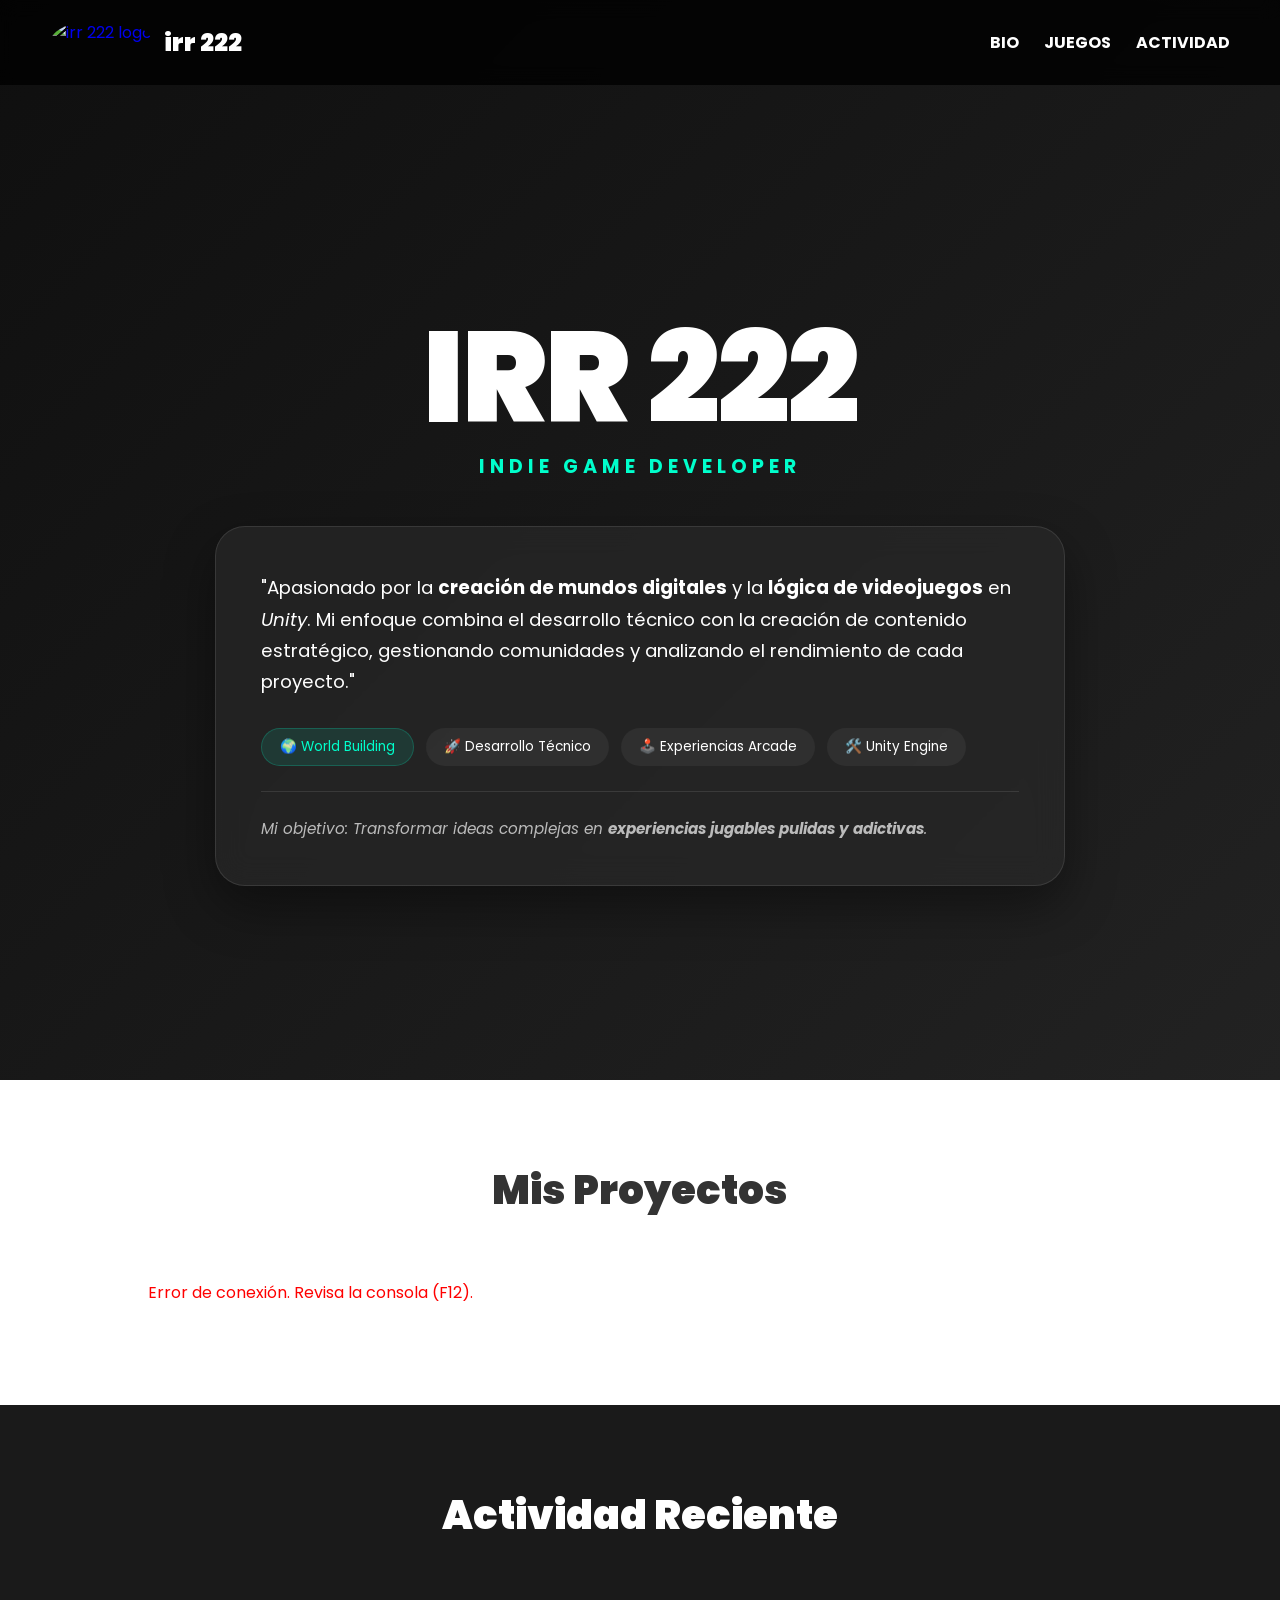
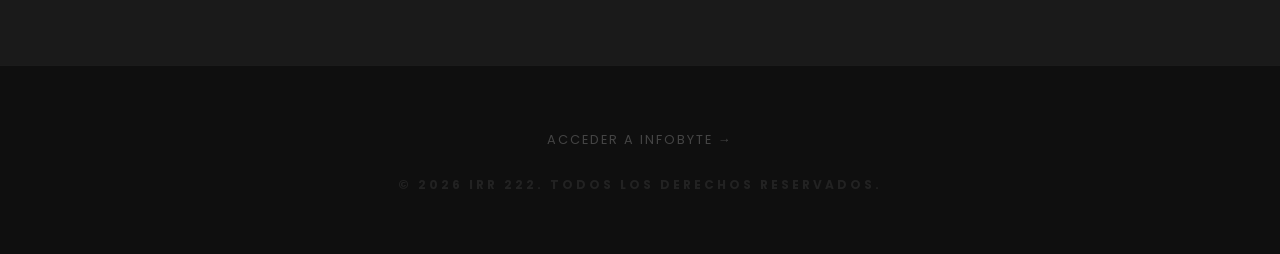
==== index.html @ 60ac1a48 "Add files via upload" ====
<!DOCTYPE html>
<html lang="es">
<head>
    <meta charset="UTF-8">
    <meta name="viewport" content="width=device-width, initial-scale=1.0">
    <title>irr 222 | Portafolio</title>
    
    <link rel="icon" type="image/png" href="./assets/logo.png">
    
    <link rel="stylesheet" href="style.css">
    <link href="https://fonts.googleapis.com/css2?family=Poppins:wght@400;700;900&display=swap" rel="stylesheet">
</head>
<body>

    <nav class="navbar">
        <div class="nav-content">
            <a href="#bio" class="logo-wrapper" style="text-decoration: none; display: flex; align-items: center; gap: 12px;">
                <img src="./assets/logo.gif" alt="irr 222 logo" style="height: 45px; width: auto; border-radius: 50%;">
                <span style="color: #fff; font-size: 1.5rem; font-weight: 900;">irr 222</span>
            </a>

            <div class="nav-links">
                <a href="#bio">BIO</a>
                <a href="#proyectos">JUEGOS</a>
                <a href="#actividad">ACTIVIDAD</a>
            </div>
        </div>
    </nav>

    <section id="bio" class="section-hero" style="min-height: 120vh; background: linear-gradient(135deg, #0f0f0f 0%, #222 100%); padding: 220px 20px 100px; display: flex; align-items: center; justify-content: center;">
        <div class="hero-text" style="width: 100%; max-width: 850px; margin: 0 auto; text-align: center;">
            
            <h1 style="font-size: clamp(4rem, 15vw, 8rem); margin-bottom: 10px; line-height: 1; color: #fff; font-weight: 900; letter-spacing: -2px;">IRR 222</h1>
            
            <p style="font-size: 1.2rem; color: #00ffcc; font-weight: 700; letter-spacing: 5px; text-transform: uppercase; margin-bottom: 45px;">
                Indie Game Developer
            </p>

            <div style="background: rgba(40, 40, 40, 0.7); padding: 45px; border-radius: 30px; backdrop-filter: blur(15px); border: 1px solid rgba(255,255,255,0.1); text-align: left; box-shadow: 0 20px 50px rgba(0,0,0,0.4);">
                
                <p style="font-size: 1.15rem; line-height: 1.7; color: #fff; margin-bottom: 30px;">
                    "Apasionado por la <b>creación de mundos digitales</b> y la <b>lógica de videojuegos</b> en <i>Unity</i>. Mi enfoque combina el desarrollo técnico con la creación de contenido estratégico, gestionando comunidades y analizando el rendimiento de cada proyecto."
                </p>

                <div style="display: flex; flex-wrap: wrap; gap: 12px; margin-bottom: 5px;">
                    <span style="background: rgba(0, 255, 204, 0.1); border: 1px solid rgba(0, 255, 204, 0.2); padding: 8px 18px; border-radius: 50px; font-size: 0.85rem; color: #00ffcc; display: flex; align-items: center; gap: 8px;">🌍 World Building</span>
                    <span style="background: rgba(255,255,255,0.05); padding: 8px 18px; border-radius: 50px; font-size: 0.85rem; color: #fff; display: flex; align-items: center; gap: 8px;">🚀 Desarrollo Técnico</span>
                    <span style="background: rgba(255,255,255,0.05); padding: 8px 18px; border-radius: 50px; font-size: 0.85rem; color: #fff; display: flex; align-items: center; gap: 8px;">🕹️ Experiencias Arcade</span>
                    <span style="background: rgba(255,255,255,0.05); padding: 8px 18px; border-radius: 50px; font-size: 0.85rem; color: #fff; display: flex; align-items: center; gap: 8px;">🛠️ Unity Engine</span>
                </div>

                <p style="font-style: italic; color: #bbb; font-size: 0.95rem; border-top: 1px solid rgba(255,255,255,0.1); padding-top: 25px; margin-top: 25px;">
                    Mi objetivo: Transformar ideas complejas en <b>experiencias jugables pulidas y adictivas</b>.
                </p>
            </div>

    </section>

    <section id="proyectos" class="section-white">
        <h2 class="title">Mis Proyectos</h2>
        <div id="grid-proyectos" class="supercell-grid"></div>
    </section>

    <section id="actividad" class="section-dark">
        <h2 class="title">Actividad Reciente</h2>
        <div id="lista-devblogs" class="devlog-list"></div>
    </section>

    <footer style="background: #0f0f0f; padding: 60px 20px; text-align: center; border-top: 1px solid rgba(255,255,255,0.05);">
        <div style="max-width: 800px; margin: 0 auto;">
            <div style="margin-bottom: 25px;">
                <a href="https://infobyteirr222.netlify.app/" style="color: #444; text-decoration: none; font-size: 0.8rem; letter-spacing: 2px; text-transform: uppercase; transition: 0.3s;" onmouseover="this.style.color='#00ffcc'" onmouseout="this.style.color='#444'">
                    Acceder a InfoByte →
                </a>
            </div>
            <p style="color: #222; font-size: 0.75rem; font-weight: 700; text-transform: uppercase; letter-spacing: 3px;">
                © 2026 irr 222. Todos los derechos reservados.
            </p>
        </div>
    </footer>

    <div id="game-modal" class="modal">
        <div class="modal-content">
            <span class="close-modal" onclick="cerrarModal()">&times;</span>
            <div id="modal-body"></div>
        </div>
    </div>

    <script src="script.js"></script>
</body>
</html>
---- style.css ----
* {
    margin: 0;
    padding: 0;
    box-sizing: border-box;
}

body {
    font-family: 'Poppins', sans-serif;
    background-color: #f4f4f4;
    color: #333;
    scroll-behavior: smooth;
}

/* Navbar Transparente a Sólida */
.navbar {
    position: fixed;
    top: 0;
    width: 100%;
    display: flex;
    justify-content: space-between;
    padding: 20px 50px;
    background: rgba(0, 0, 0, 0.8);
    backdrop-filter: blur(10px);
    z-index: 1000;
}

.logo {
    color: #fff;
    font-size: 1.5rem;
    font-weight: 900;
}

.nav-links {
    list-style: none;
    display: flex;
}

.nav-links li a {
    color: #fff;
    text-decoration: none;
    margin-left: 20px;
    font-weight: 700;
    text-transform: uppercase;
}

/* Hero Section */
.hero {
    height: 100vh;
    background: linear-gradient(rgba(0,0,0,0.5), rgba(0,0,0,0.5)), 
                url('https://images.unsplash.com/photo-1511512578047-dfb367046420?auto=format&fit=crop&q=80') no-repeat center center/cover;
    display: flex;
    align-items: center;
    justify-content: center;
    text-align: center;
    color: white;
}

.hero h1 {
    font-size: 4rem;
    letter-spacing: -2px;
}

.btn-main {
    display: inline-block;
    margin-top: 20px;
    padding: 15px 40px;
    background-color: #00ffcc;
    color: #000;
    text-decoration: none;
    font-weight: bold;
    border-radius: 50px;
    transition: transform 0.3s;
}

.btn-main:hover {
    transform: scale(1.1);
}

/* Grid de Juegos */
.games-section {
    padding: 80px 50px;
}

.section-title {
    text-align: center;
    font-size: 2.5rem;
    margin-bottom: 40px;
}

.games-grid {
    display: grid;
    grid-template-columns: repeat(auto-fit, minmax(300px, 1fr));
    gap: 30px;
}

.game-card {
    background: white;
    border-radius: 20px;
    overflow: hidden;
    box-shadow: 0 10px 30px rgba(0,0,0,0.1);
    transition: 0.3s;
    cursor: pointer;
}

.game-card:hover {
    transform: translateY(-10px);
}

.game-thumb {
    width: 100%;
    height: 200px;
    background-color: #ddd;
    background-size: cover;
}

.game-info {
    padding: 20px;
}

.card { 
    border: none; 
    border-radius: 20px; /* Bordes muy redondeados tipo Clash Royale */
    overflow: hidden; 
    cursor: pointer; 
    transition: all 0.4s cubic-bezier(0.175, 0.885, 0.32, 1.275); 
    background: var(--white);
    box-shadow: 0 10px 20px rgba(0,0,0,0.08);
}

.card:hover { 
    transform: scale(1.05); /* Efecto de "pop" al pasar el ratón */
    box-shadow: 0 15px 30px rgba(0,0,0,0.15); 
}

.categoria-tag {
    background: var(--accent);
    color: white;
    padding: 4px 12px;
    border-radius: 50px;
    font-size: 0.8rem;
    font-weight: bold;
    text-transform: uppercase;
}

/* Estilo Supercell */
.supercell-grid {
    display: grid;
    grid-template-columns: repeat(auto-fit, minmax(350px, 1fr));
    gap: 40px;
    padding: 20px;
}

.card-proyecto {
    position: relative;
    border-radius: 30px;
    overflow: hidden;
    aspect-ratio: 16/9;
    background-size: cover;
    transition: transform 0.3s cubic-bezier(0.175, 0.885, 0.32, 1.275);
    cursor: pointer;
    box-shadow: 0 15px 35px rgba(0,0,0,0.2);
}

.card-proyecto:hover {
    transform: scale(1.05) rotate(1deg);
}

.info-proyecto {
    position: absolute;
    bottom: 0;
    width: 100%;
    padding: 20px;
    background: linear-gradient(transparent, rgba(0,0,0,0.8));
    color: white;
}

.devlog-item {
    background: #222;
    margin: 10px 0;
    padding: 20px;
    border-radius: 15px;
    border-left: 5px solid var(--accent);
    display: flex;
    justify-content: space-between;
    align-items: center;
}

/* Secciones Generales */
.section-hero {
    height: 80vh;
    background: linear-gradient(rgba(0,0,0,0.7), rgba(0,0,0,0.7)), url('https://images.unsplash.com/photo-1550745165-9bc0b252726f?q=80&w=2070') center/cover;
    display: flex;
    align-items: center;
    justify-content: center;
    text-align: center;
    color: white;
}

.section-white { padding: 80px 10%; background: #ffffff; }
.section-dark { padding: 80px 10%; background: #1a1a1a; color: white; }

.title {
    font-size: 2.5rem;
    margin-bottom: 40px;
    text-align: center;
    font-weight: 900;
}

/* Variables que faltaban */
:root {
    --accent: #00ffcc;
}

/* Mejoras en el Nav */
.nav-content {
    display: flex;
    justify-content: space-between;
    width: 100%;
    align-items: center;
}

.nav-links a {
    color: white;
    text-decoration: none;
    margin-left: 25px;
    font-weight: 700;
}

.btn-noticias {
    background: var(--accent);
    color: black !important;
    padding: 8px 15px;
    border-radius: 5px;
}

.modal {
    display: none; 
    position: fixed;
    z-index: 2000;
    left: 0; top: 0;
    width: 100%; height: 100%;
    background-color: rgba(0,0,0,0.9);
    backdrop-filter: blur(8px);
}

.modal-content {
    background-color: #fff;
    margin: 5% auto;
    padding: 30px;
    border-radius: 30px;
    width: 80%;
    max-width: 800px;
    position: relative;
    max-height: 85vh;
    overflow-y: auto;
}

.close-modal {
    position: absolute;
    right: 20px; top: 10px;
    font-size: 40px;
    cursor: pointer;
    color: #333;
}

.modal-grid {
    display: grid;
    grid-template-columns: 1fr 1fr;
    gap: 20px;
}

.modal-img { width: 100%; border-radius: 15px; margin-bottom: 10px; }

.btn-download {
    display: block;
    background: #28a745;
    color: white;
    padding: 15px;
    text-align: center;
    border-radius: 10px;
    text-decoration: none;
    font-weight: bold;
    margin-top: 15px;
}

.section-hero {
    height: 80vh;
    /* La ruta debe ser relativa a donde esté el archivo CSS */
    background: linear-gradient(rgba(0,0,0,0.6), rgba(0,0,0,0.6)), 
                url('./assets/fondo-hero.jpg') center/cover no-repeat;
    display: flex;
    align-items: center;
    justify-content: center;
    text-align: center;
    color: white;
}

.nav-content {
    display: flex;
    justify-content: space-between;
    width: 100%;
    align-items: center; /* Esto centra verticalmente el logo con los textos */
}

.logo img {
    max-height: 50px; /* Evita que el logo sea más grande que la barra */
    display: block;
}.devlog-list {
    max-width: 1000px;
    margin: 0 auto;
    display: flex;
    flex-direction: column;
    gap: 15px;
}

/* Tarjeta principal del juego en Actividad */
.devlog-item {
    background: #121212;
    border-radius: 15px;
    padding: 20px;
    display: flex;
    justify-content: space-between;
    align-items: center;
    cursor: pointer;
    transition: all 0.3s ease;
    border-left: 4px solid #00ffcc; /* El borde turquesa de tu imagen */
}

.devlog-item:hover {
    background: #1a1a1a;
    transform: translateX(5px);
}

.devlog-info h3 {
    font-size: 1.2rem;
    color: #fff;
    margin: 5px 0;
}

.devlog-info p {
    color: #ccc;
    font-size: 0.9rem;
}

.tag-juego-small {
    color: #eee;
    font-size: 0.8rem;
    font-weight: 400;
}

.devlog-meta {
    display: flex;
    align-items: center;
    gap: 10px;
    color: #aaa;
    font-size: 0.85rem;
}

.btn-leer-mini {
    background: #fff;
    color: #000;
    border: none;
    padding: 2px 8px;
    border-radius: 4px;
    font-size: 0.75rem;
    font-weight: bold;
    cursor: pointer;
}

/* Contenedor de devblogs desplegados */
.devblog-desplegable {
    margin-top: 10px;
    padding-left: 20px;
    display: none; /* Oculto por defecto */
    flex-direction: column;
    gap: 10px;
}
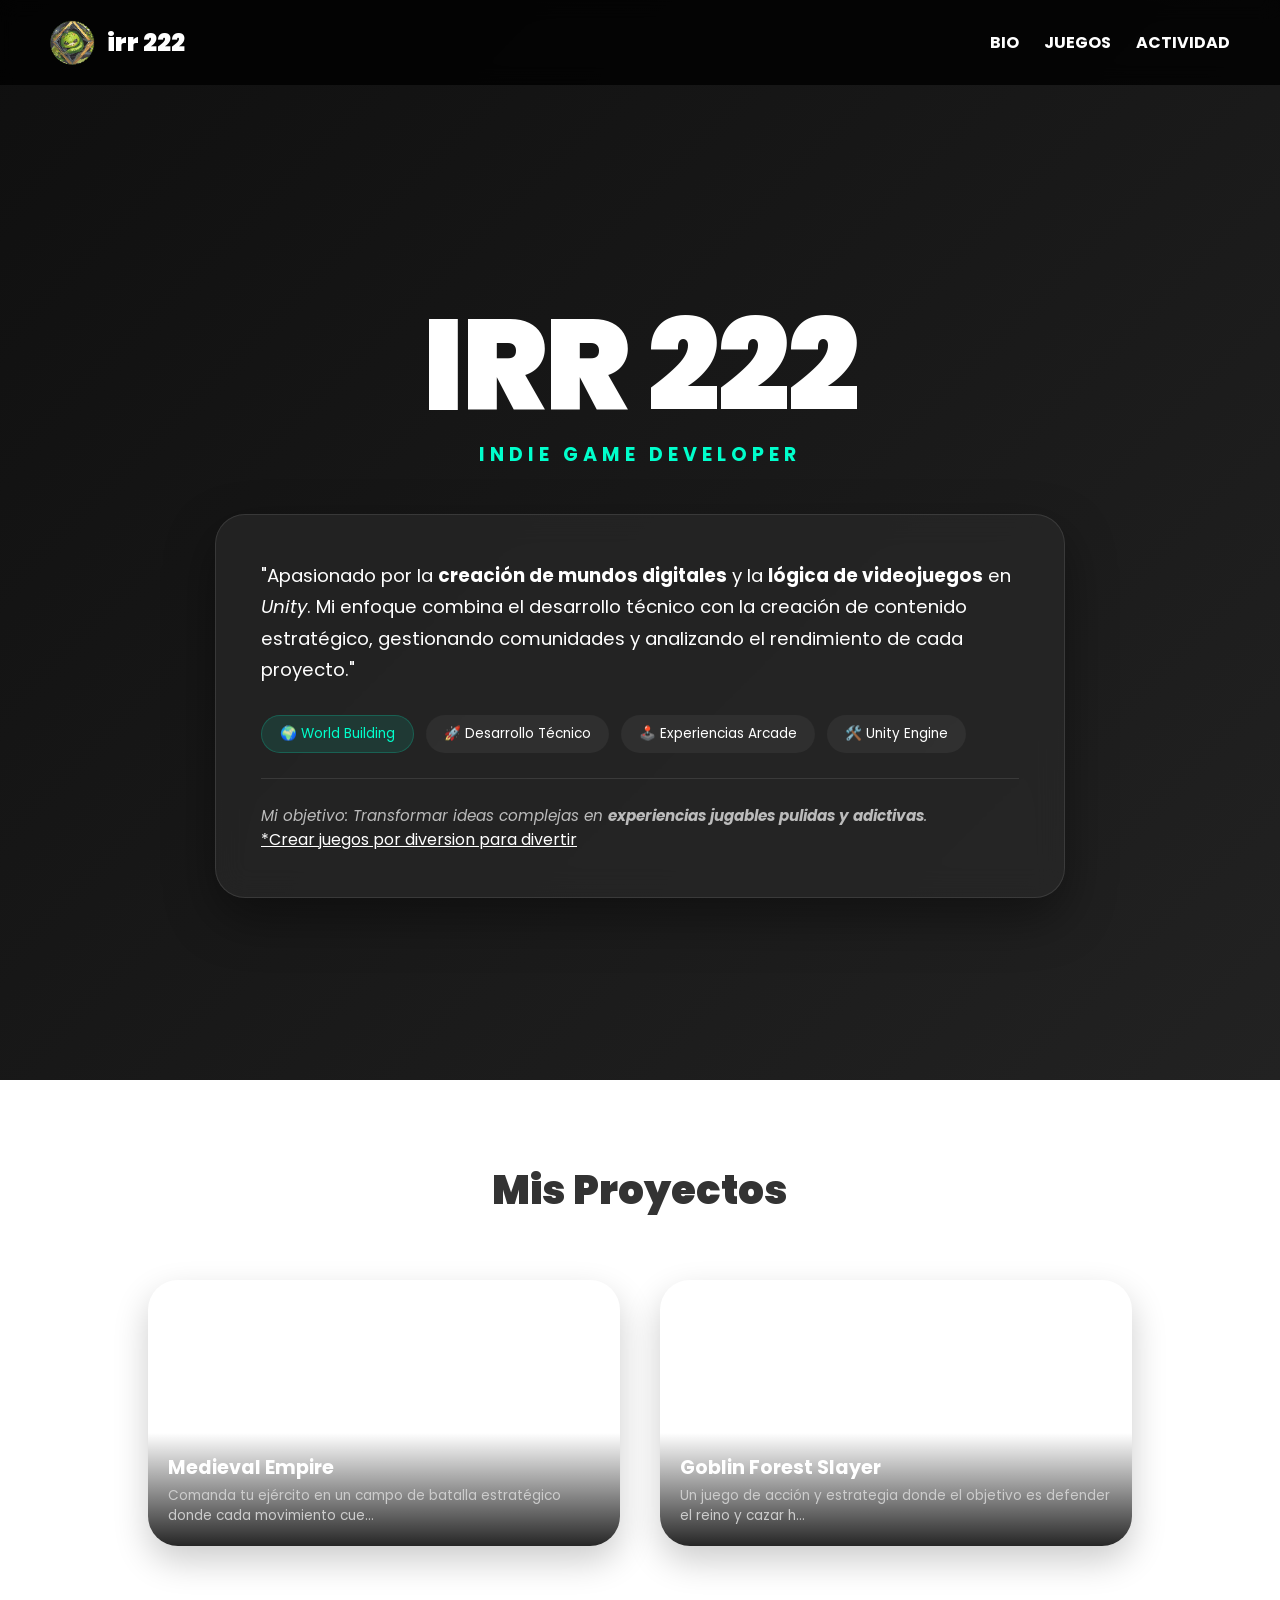
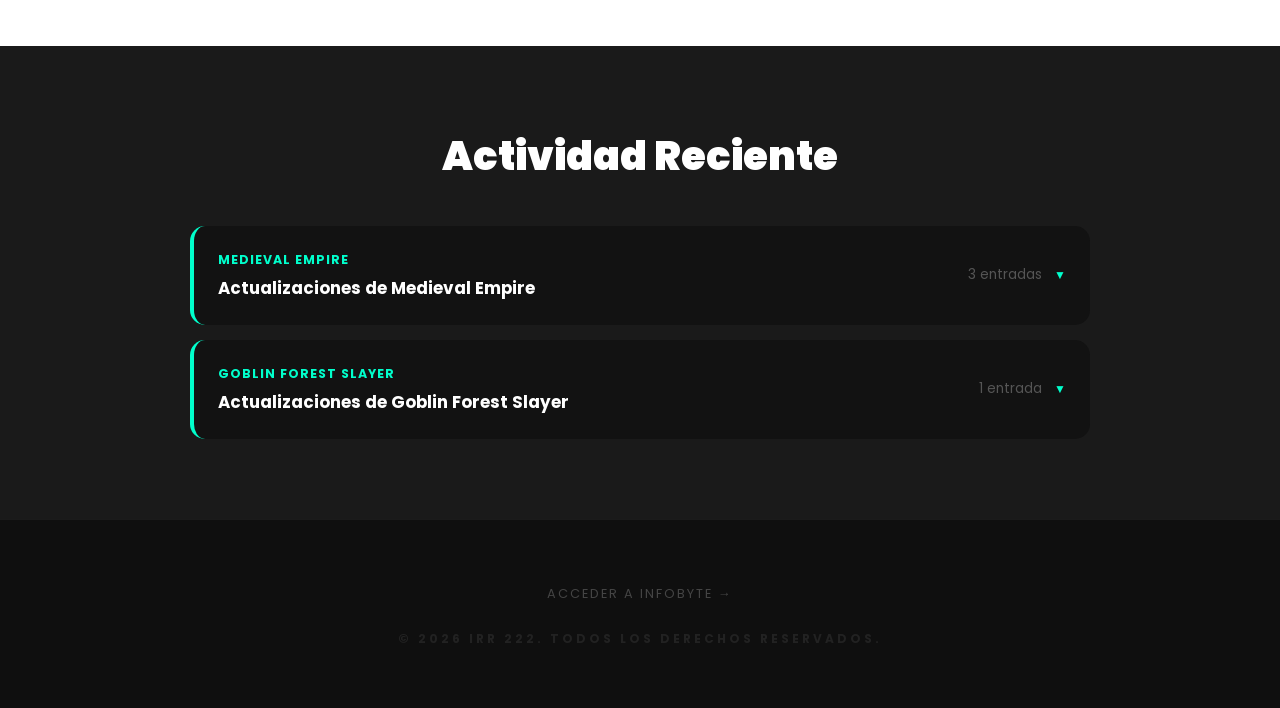
==== commit 9df4b146: "Add files via upload" ====
--- a/index.html
+++ b/index.html
@@ -2,6 +2,7 @@
 <html lang="es">
 <head>
     <meta charset="UTF-8">
+    <meta name="google-site-verification" content="W4YPAjbe7dPqFXEUk3fnrtcvLQ7DEKHaGrwt6n_shG4" />
     <meta name="viewport" content="width=device-width, initial-scale=1.0">
     <title>irr 222 | Portafolio</title>
     
@@ -51,6 +52,7 @@
 
                 <p style="font-style: italic; color: #bbb; font-size: 0.95rem; border-top: 1px solid rgba(255,255,255,0.1); padding-top: 25px; margin-top: 25px;">
                     Mi objetivo: Transformar ideas complejas en <b>experiencias jugables pulidas y adictivas</b>.
+                    <p></p><u>*Crear juegos por diversion para divertir</u></p>
                 </p>
             </div>
 
--- a/style.css
+++ b/style.css
@@ -2,6 +2,10 @@
     margin: 0;
     padding: 0;
     box-sizing: border-box;
+}
+
+:root {
+    --accent: #00ffcc;
 }
 
 body {
@@ -11,7 +15,7 @@
     scroll-behavior: smooth;
 }
 
-/* Navbar Transparente a Sólida */
+/* ── Navbar ── */
 .navbar {
     position: fixed;
     top: 0;
@@ -24,10 +28,11 @@
     z-index: 1000;
 }
 
-.logo {
-    color: #fff;
-    font-size: 1.5rem;
-    font-weight: 900;
+.nav-content {
+    display: flex;
+    justify-content: space-between;
+    width: 100%;
+    align-items: center;
 }
 
 .nav-links {
@@ -35,19 +40,18 @@
     display: flex;
 }
 
-.nav-links li a {
+.nav-links a {
     color: #fff;
     text-decoration: none;
-    margin-left: 20px;
+    margin-left: 25px;
     font-weight: 700;
     text-transform: uppercase;
 }
 
-/* Hero Section */
-.hero {
-    height: 100vh;
-    background: linear-gradient(rgba(0,0,0,0.5), rgba(0,0,0,0.5)), 
-                url('https://images.unsplash.com/photo-1511512578047-dfb367046420?auto=format&fit=crop&q=80') no-repeat center center/cover;
+/* ── Secciones generales ── */
+.section-hero {
+    min-height: 120vh;
+    background: linear-gradient(135deg, #0f0f0f 0%, #222 100%);
     display: flex;
     align-items: center;
     justify-content: center;
@@ -55,94 +59,17 @@
     color: white;
 }
 
-.hero h1 {
-    font-size: 4rem;
-    letter-spacing: -2px;
-}
-
-.btn-main {
-    display: inline-block;
-    margin-top: 20px;
-    padding: 15px 40px;
-    background-color: #00ffcc;
-    color: #000;
-    text-decoration: none;
-    font-weight: bold;
-    border-radius: 50px;
-    transition: transform 0.3s;
-}
-
-.btn-main:hover {
-    transform: scale(1.1);
-}
-
-/* Grid de Juegos */
-.games-section {
-    padding: 80px 50px;
-}
-
-.section-title {
-    text-align: center;
+.section-white { padding: 80px 10%; background: #ffffff; }
+.section-dark   { padding: 80px 10%; background: #1a1a1a; color: white; }
+
+.title {
     font-size: 2.5rem;
     margin-bottom: 40px;
-}
-
-.games-grid {
-    display: grid;
-    grid-template-columns: repeat(auto-fit, minmax(300px, 1fr));
-    gap: 30px;
-}
-
-.game-card {
-    background: white;
-    border-radius: 20px;
-    overflow: hidden;
-    box-shadow: 0 10px 30px rgba(0,0,0,0.1);
-    transition: 0.3s;
-    cursor: pointer;
-}
-
-.game-card:hover {
-    transform: translateY(-10px);
-}
-
-.game-thumb {
-    width: 100%;
-    height: 200px;
-    background-color: #ddd;
-    background-size: cover;
-}
-
-.game-info {
-    padding: 20px;
-}
-
-.card { 
-    border: none; 
-    border-radius: 20px; /* Bordes muy redondeados tipo Clash Royale */
-    overflow: hidden; 
-    cursor: pointer; 
-    transition: all 0.4s cubic-bezier(0.175, 0.885, 0.32, 1.275); 
-    background: var(--white);
-    box-shadow: 0 10px 20px rgba(0,0,0,0.08);
-}
-
-.card:hover { 
-    transform: scale(1.05); /* Efecto de "pop" al pasar el ratón */
-    box-shadow: 0 15px 30px rgba(0,0,0,0.15); 
-}
-
-.categoria-tag {
-    background: var(--accent);
-    color: white;
-    padding: 4px 12px;
-    border-radius: 50px;
-    font-size: 0.8rem;
-    font-weight: bold;
-    text-transform: uppercase;
-}
-
-/* Estilo Supercell */
+    text-align: center;
+    font-weight: 900;
+}
+
+/* ── Grid de proyectos ── */
 .supercell-grid {
     display: grid;
     grid-template-columns: repeat(auto-fit, minmax(350px, 1fr));
@@ -156,6 +83,7 @@
     overflow: hidden;
     aspect-ratio: 16/9;
     background-size: cover;
+    background-position: center;
     transition: transform 0.3s cubic-bezier(0.175, 0.885, 0.32, 1.275);
     cursor: pointer;
     box-shadow: 0 15px 35px rgba(0,0,0,0.2);
@@ -170,86 +98,124 @@
     bottom: 0;
     width: 100%;
     padding: 20px;
-    background: linear-gradient(transparent, rgba(0,0,0,0.8));
+    background: linear-gradient(transparent, rgba(0,0,0,0.85));
     color: white;
 }
 
+.info-proyecto h3 { font-size: 1.2rem; margin-bottom: 4px; }
+.info-proyecto p  { font-size: 0.85rem; color: #ccc; }
+
+/* ── Devblogs / Actividad ── */
+.devlog-list {
+    max-width: 900px;
+    margin: 0 auto;
+    display: flex;
+    flex-direction: column;
+    gap: 15px;
+}
+
+.grupo-juego-devblog {
+    display: flex;
+    flex-direction: column;
+    gap: 0;
+}
+
+/* Tarjeta raíz (grupo de un juego) */
 .devlog-item {
-    background: #222;
-    margin: 10px 0;
-    padding: 20px;
+    background: #121212;
     border-radius: 15px;
-    border-left: 5px solid var(--accent);
+    padding: 20px 24px;
     display: flex;
     justify-content: space-between;
     align-items: center;
-}
-
-/* Secciones Generales */
-.section-hero {
-    height: 80vh;
-    background: linear-gradient(rgba(0,0,0,0.7), rgba(0,0,0,0.7)), url('https://images.unsplash.com/photo-1550745165-9bc0b252726f?q=80&w=2070') center/cover;
-    display: flex;
-    align-items: center;
-    justify-content: center;
-    text-align: center;
-    color: white;
-}
-
-.section-white { padding: 80px 10%; background: #ffffff; }
-.section-dark { padding: 80px 10%; background: #1a1a1a; color: white; }
-
-.title {
-    font-size: 2.5rem;
-    margin-bottom: 40px;
-    text-align: center;
-    font-weight: 900;
-}
-
-/* Variables que faltaban */
-:root {
-    --accent: #00ffcc;
-}
-
-/* Mejoras en el Nav */
-.nav-content {
-    display: flex;
-    justify-content: space-between;
-    width: 100%;
-    align-items: center;
-}
-
-.nav-links a {
-    color: white;
-    text-decoration: none;
-    margin-left: 25px;
+    cursor: pointer;
+    transition: background 0.2s, transform 0.2s;
+    border-left: 4px solid var(--accent);
+}
+
+.devlog-item:hover {
+    background: #1c1c1c;
+    transform: translateX(4px);
+}
+
+/* Tarjetas hijas (actualizaciones individuales) */
+.devlog-hijo {
+    border-radius: 10px;
+    border-left-color: rgba(0, 255, 204, 0.3);
+    background: #0e0e0e;
+}
+
+.devlog-hijo:hover {
+    background: #161616;
+}
+
+.devlog-info h3 {
+    font-size: 1.05rem;
+    color: #fff;
+    margin: 4px 0;
+}
+
+.devlog-info p {
+    color: #888;
+    font-size: 0.88rem;
+}
+
+.tag-juego-small {
+    color: var(--accent);
+    font-size: 0.78rem;
     font-weight: 700;
-}
-
-.btn-noticias {
-    background: var(--accent);
-    color: black !important;
-    padding: 8px 15px;
-    border-radius: 5px;
-}
-
+    text-transform: uppercase;
+    letter-spacing: 1px;
+}
+
+.devlog-meta {
+    display: flex;
+    align-items: center;
+    gap: 12px;
+    color: #555;
+    font-size: 0.85rem;
+    white-space: nowrap;
+}
+
+.chevron {
+    font-size: 0.75rem;
+    transition: transform 0.2s;
+    color: var(--accent);
+}
+
+/* Acordeón de devblogs */
+.devblog-desplegable {
+    display: none;
+    flex-direction: column;
+    gap: 8px;
+    padding: 8px 0 8px 16px;
+    /* Animación suave al abrir */
+    overflow: hidden;
+}
+
+/* Cuando tiene la clase .abierto se muestra */
+.devblog-desplegable.abierto {
+    display: flex;
+}
+
+/* ── Modal ── */
 .modal {
-    display: none; 
+    display: none;
     position: fixed;
     z-index: 2000;
-    left: 0; top: 0;
-    width: 100%; height: 100%;
+    inset: 0;
     background-color: rgba(0,0,0,0.9);
     backdrop-filter: blur(8px);
+    overflow-y: auto;
 }
 
 .modal-content {
     background-color: #fff;
     margin: 5% auto;
-    padding: 30px;
+    padding: 40px;
     border-radius: 30px;
-    width: 80%;
-    max-width: 800px;
+    width: 90%;
+    max-width: 760px;
     position: relative;
     max-height: 85vh;
     overflow-y: auto;
@@ -257,121 +223,73 @@
 
 .close-modal {
     position: absolute;
-    right: 20px; top: 10px;
+    right: 20px;
+    top: 10px;
     font-size: 40px;
     cursor: pointer;
     color: #333;
-}
-
-.modal-grid {
-    display: grid;
-    grid-template-columns: 1fr 1fr;
-    gap: 20px;
-}
-
-.modal-img { width: 100%; border-radius: 15px; margin-bottom: 10px; }
-
-.btn-download {
-    display: block;
-    background: #28a745;
-    color: white;
-    padding: 15px;
+    line-height: 1;
+    transition: color 0.2s;
+}
+.close-modal:hover { color: #000; }
+
+/* Contenido del devblog en el modal */
+.modal-devblog {}
+
+.modal-meta {
+    font-size: 0.82rem;
+    color: #888;
+    text-transform: uppercase;
+    letter-spacing: 1.5px;
+    margin-bottom: 10px;
+}
+
+.modal-titulo {
+    font-size: clamp(1.4rem, 4vw, 2rem);
+    font-weight: 900;
+    color: #111;
+    margin-bottom: 24px;
+    line-height: 1.2;
+}
+
+.modal-contenido {
+    font-size: 1rem;
+    line-height: 1.8;
+    color: #444;
+}
+
+/* ── Footer ── */
+footer {
+    background: #0f0f0f;
+    padding: 60px 20px;
     text-align: center;
-    border-radius: 10px;
-    text-decoration: none;
-    font-weight: bold;
-    margin-top: 15px;
-}
-
-.section-hero {
-    height: 80vh;
-    /* La ruta debe ser relativa a donde esté el archivo CSS */
-    background: linear-gradient(rgba(0,0,0,0.6), rgba(0,0,0,0.6)), 
-                url('./assets/fondo-hero.jpg') center/cover no-repeat;
-    display: flex;
-    align-items: center;
-    justify-content: center;
-    text-align: center;
-    color: white;
-}
-
-.nav-content {
-    display: flex;
-    justify-content: space-between;
-    width: 100%;
-    align-items: center; /* Esto centra verticalmente el logo con los textos */
-}
-
-.logo img {
-    max-height: 50px; /* Evita que el logo sea más grande que la barra */
-    display: block;
-}.devlog-list {
-    max-width: 1000px;
-    margin: 0 auto;
-    display: flex;
-    flex-direction: column;
-    gap: 15px;
-}
-
-/* Tarjeta principal del juego en Actividad */
-.devlog-item {
-    background: #121212;
-    border-radius: 15px;
-    padding: 20px;
-    display: flex;
-    justify-content: space-between;
-    align-items: center;
-    cursor: pointer;
-    transition: all 0.3s ease;
-    border-left: 4px solid #00ffcc; /* El borde turquesa de tu imagen */
-}
-
-.devlog-item:hover {
-    background: #1a1a1a;
-    transform: translateX(5px);
-}
-
-.devlog-info h3 {
-    font-size: 1.2rem;
-    color: #fff;
-    margin: 5px 0;
-}
-
-.devlog-info p {
-    color: #ccc;
-    font-size: 0.9rem;
-}
-
-.tag-juego-small {
-    color: #eee;
-    font-size: 0.8rem;
-    font-weight: 400;
-}
-
-.devlog-meta {
-    display: flex;
-    align-items: center;
-    gap: 10px;
-    color: #aaa;
-    font-size: 0.85rem;
-}
-
-.btn-leer-mini {
-    background: #fff;
-    color: #000;
-    border: none;
-    padding: 2px 8px;
-    border-radius: 4px;
-    font-size: 0.75rem;
-    font-weight: bold;
-    cursor: pointer;
-}
-
-/* Contenedor de devblogs desplegados */
-.devblog-desplegable {
-    margin-top: 10px;
-    padding-left: 20px;
-    display: none; /* Oculto por defecto */
-    flex-direction: column;
-    gap: 10px;
+    border-top: 1px solid rgba(255,255,255,0.05);
+}
+
+/* ── Responsive ── */
+@media (max-width: 768px) {
+    .navbar { padding: 16px 20px; }
+
+    .supercell-grid {
+        grid-template-columns: 1fr;
+        gap: 24px;
+        padding: 10px;
+    }
+
+    .modal-content {
+        margin: 0;
+        width: 100%;
+        border-radius: 20px 20px 0 0;
+        position: fixed;
+        bottom: 0;
+        max-height: 90vh;
+    }
+
+    .devlog-item {
+        flex-direction: column;
+        align-items: flex-start;
+        gap: 8px;
+    }
+
+    .devlog-meta { width: 100%; justify-content: flex-end; }
 }
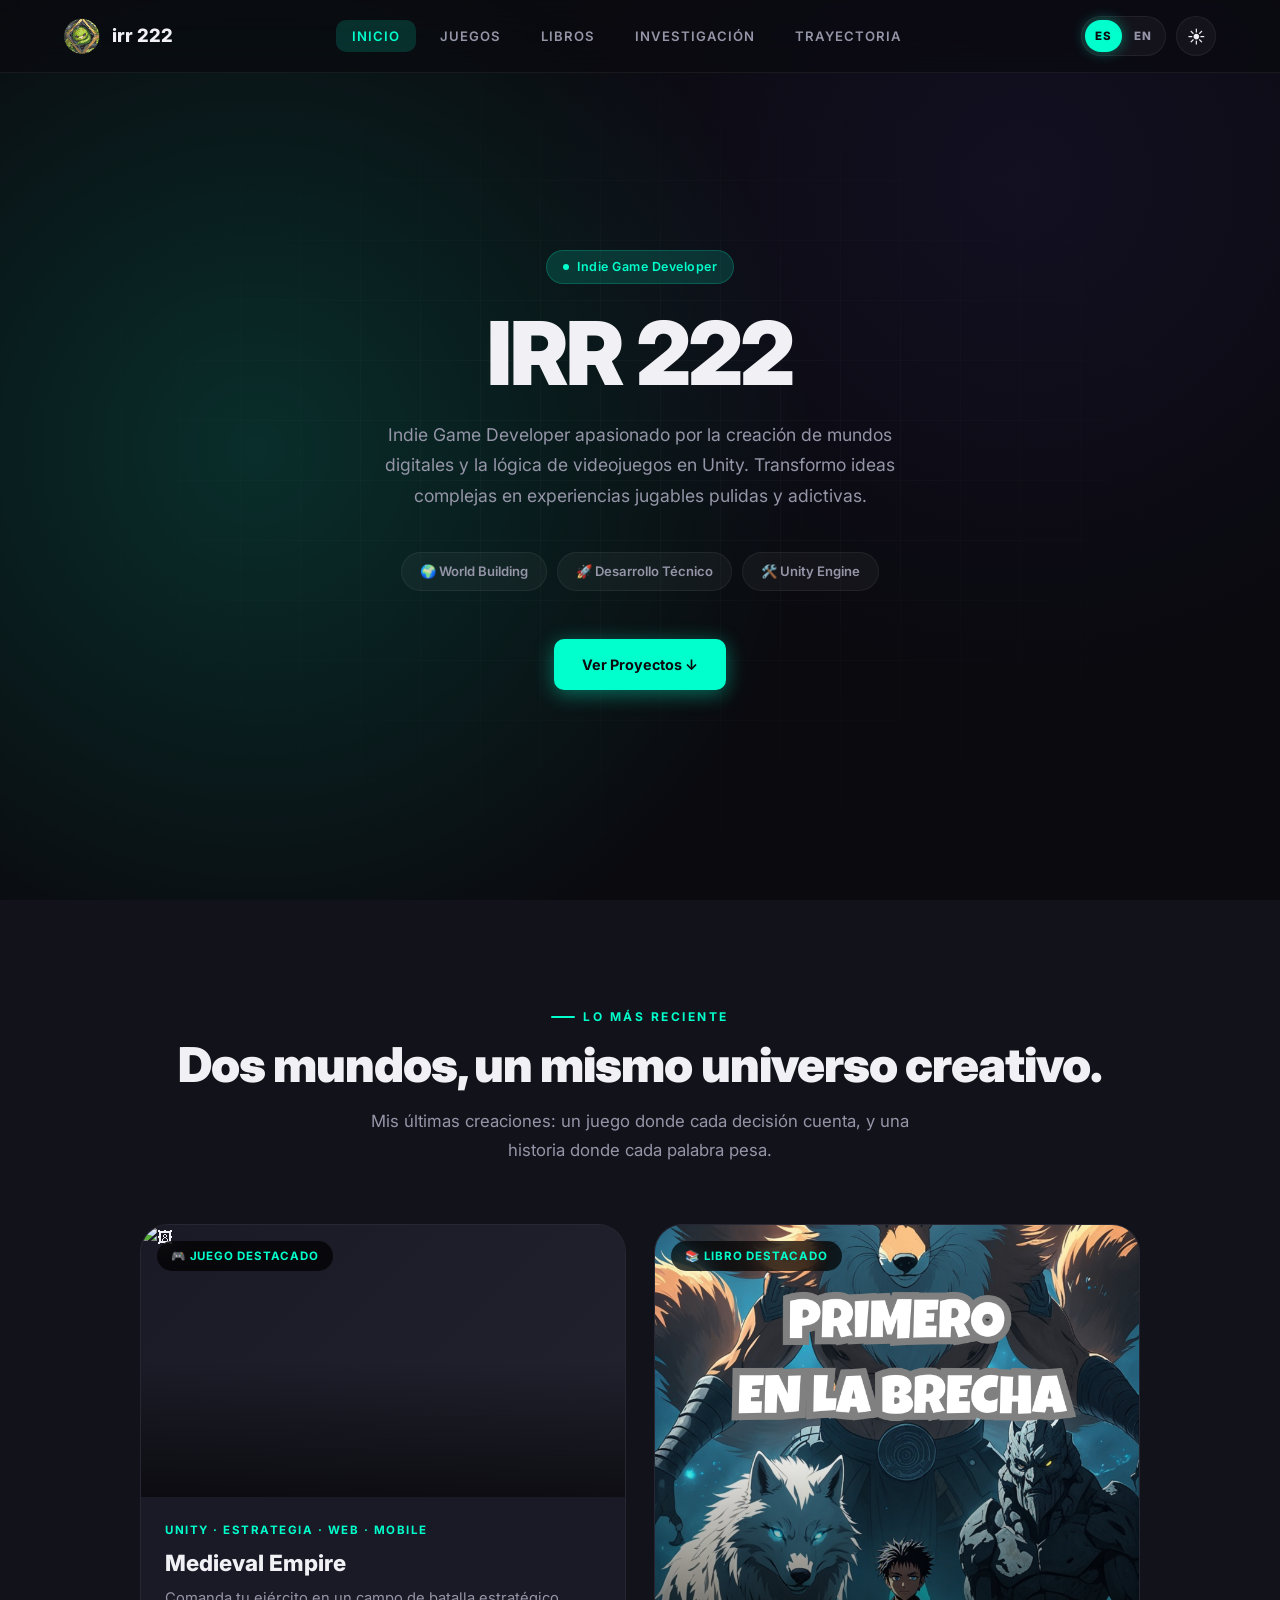
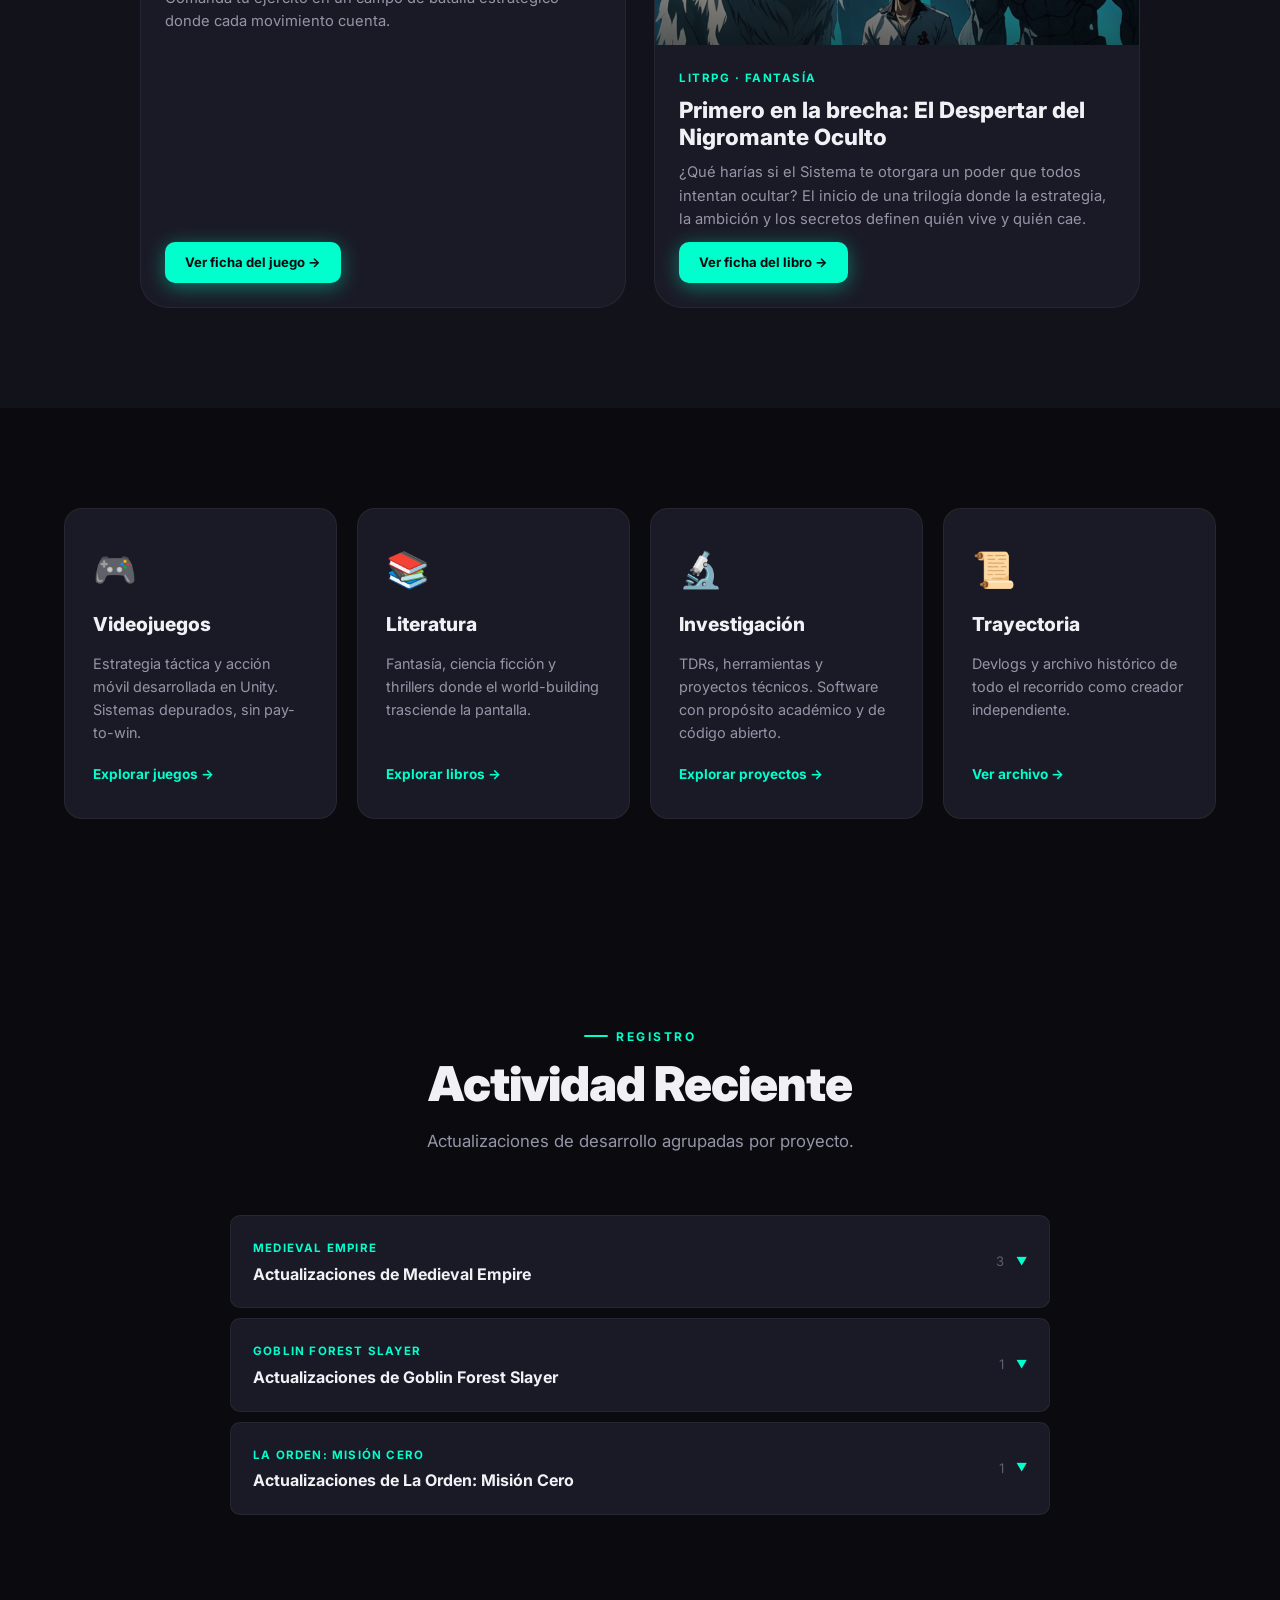
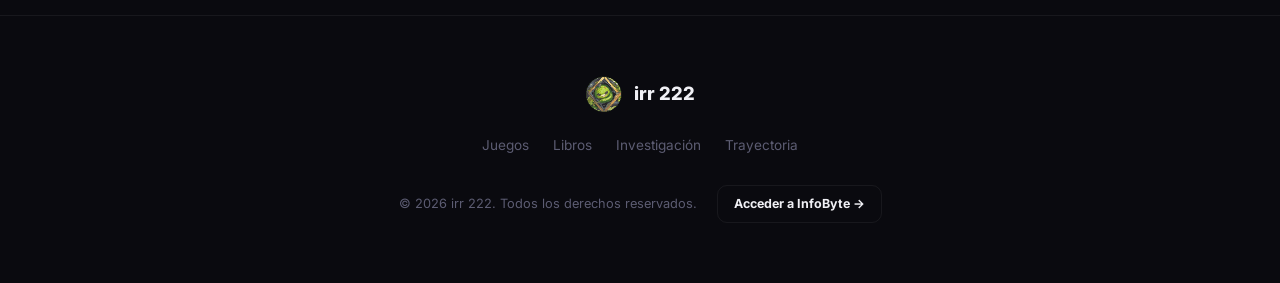
==== commit 6031bd3d: "Add files via upload" ====
--- a/index.html
+++ b/index.html
@@ -1,93 +1,172 @@
 <!DOCTYPE html>
 <html lang="es">
 <head>
-    <meta charset="UTF-8">
-    <meta name="google-site-verification" content="W4YPAjbe7dPqFXEUk3fnrtcvLQ7DEKHaGrwt6n_shG4" />
-    <meta name="viewport" content="width=device-width, initial-scale=1.0">
-    <title>irr 222 | Portafolio</title>
-    
-    <link rel="icon" type="image/png" href="./assets/logo.png">
-    
-    <link rel="stylesheet" href="style.css">
-    <link href="https://fonts.googleapis.com/css2?family=Poppins:wght@400;700;900&display=swap" rel="stylesheet">
+  <meta charset="UTF-8" />
+  <meta name="viewport" content="width=device-width, initial-scale=1.0" />
+  <title>irr 222 | Indie Developer & Writer</title>
+  <link rel="icon" type="image/gif" href="./assets/logo.gif" />
+  <link rel="stylesheet" href="style.css" />
+  <link href="https://fonts.googleapis.com/css2?family=Inter:wght@400;600;700;800;900&display=swap" rel="stylesheet" />
 </head>
-<body>
+<body data-page="home">
 
-    <nav class="navbar">
-        <div class="nav-content">
-            <a href="#bio" class="logo-wrapper" style="text-decoration: none; display: flex; align-items: center; gap: 12px;">
-                <img src="./assets/logo.gif" alt="irr 222 logo" style="height: 45px; width: auto; border-radius: 50%;">
-                <span style="color: #fff; font-size: 1.5rem; font-weight: 900;">irr 222</span>
-            </a>
+  <nav class="navbar" id="navbar">
+    <div class="nav-content">
+      <a href="index.html" class="nav-brand">
+        <img src="./assets/logo.gif" alt="irr 222" />
+        <span>irr 222</span>
+      </a>
+      <ul class="nav-links" id="nav-links">
+        <li><a href="index.html" class="active" data-i18n="nav.inicio">Inicio</a></li>
+        <li><a href="juegos.html" data-i18n="nav.juegos">Juegos</a></li>
+        <li><a href="libros.html" data-i18n="nav.libros">Libros</a></li>
+        <li><a href="otros.html" data-i18n="nav.otros">Investigación</a></li>
+        <li><a href="trayectoria.html" data-i18n="nav.trayectoria">Trayectoria</a></li>
+      </ul>
+      <div style="display:flex;align-items:center;gap:10px;">
+        <div data-lang-selector></div>
+        <button class="theme-toggle" id="theme-toggle" aria-label="Cambiar tema" data-i18n-aria="aria.toggleTheme">🌙</button>
+        <button class="nav-hamburger" id="nav-hamburger" aria-label="Menú" data-i18n-aria="aria.menu">
+          <span></span><span></span><span></span>
+        </button>
+      </div>
+    </div>
+  </nav>
 
-            <div class="nav-links">
-                <a href="#bio">BIO</a>
-                <a href="#proyectos">JUEGOS</a>
-                <a href="#actividad">ACTIVIDAD</a>
-            </div>
-        </div>
-    </nav>
+  <section class="hero">
+    <div class="hero-content">
+      <div class="hero-badge reveal">
+        <span class="dot"></span>
+        <span data-i18n="home.heroBadge">Indie Game Developer</span>
+      </div>
+      <h1 class="hero-title reveal" data-i18n="home.heroTitle">IRR 222</h1>
+      <p class="hero-description reveal" data-i18n="home.heroDescription">
+        Indie Game Developer apasionado por la creación de mundos digitales y la lógica de videojuegos en Unity.
+      </p>
+      <div class="hero-tags reveal">
+        <span class="hero-tag" data-i18n="home.heroTag1">🌍 World Building</span>
+        <span class="hero-tag" data-i18n="home.heroTag2">🚀 Desarrollo Técnico</span>
+        <span class="hero-tag" data-i18n="home.heroTag3">🛠️ Unity Engine</span>
+      </div>
+      <div class="hero-cta reveal">
+        <a href="#proyectos" class="btn btn-primary" data-i18n="home.heroCta">Ver Proyectos ↓</a>
+      </div>
+    </div>
+  </section>
 
-    <section id="bio" class="section-hero" style="min-height: 120vh; background: linear-gradient(135deg, #0f0f0f 0%, #222 100%); padding: 220px 20px 100px; display: flex; align-items: center; justify-content: center;">
-        <div class="hero-text" style="width: 100%; max-width: 850px; margin: 0 auto; text-align: center;">
-            
-            <h1 style="font-size: clamp(4rem, 15vw, 8rem); margin-bottom: 10px; line-height: 1; color: #fff; font-weight: 900; letter-spacing: -2px;">IRR 222</h1>
-            
-            <p style="font-size: 1.2rem; color: #00ffcc; font-weight: 700; letter-spacing: 5px; text-transform: uppercase; margin-bottom: 45px;">
-                Indie Game Developer
-            </p>
+  <section class="section-padding featured-section">
+    <div class="container">
+      <div class="section-header reveal">
+        <span class="section-label" data-i18n="home.featuredLabel">Lo más reciente</span>
+        <h2 class="section-title" data-i18n="home.featuredTitle">Dos mundos, un mismo universo creativo.</h2>
+        <p class="section-subtitle" data-i18n="home.featuredSubtitle">
+          Mis últimas creaciones: un juego donde cada decisión cuenta, y una historia donde cada palabra pesa.
+        </p>
+      </div>
 
-            <div style="background: rgba(40, 40, 40, 0.7); padding: 45px; border-radius: 30px; backdrop-filter: blur(15px); border: 1px solid rgba(255,255,255,0.1); text-align: left; box-shadow: 0 20px 50px rgba(0,0,0,0.4);">
-                
-                <p style="font-size: 1.15rem; line-height: 1.7; color: #fff; margin-bottom: 30px;">
-                    "Apasionado por la <b>creación de mundos digitales</b> y la <b>lógica de videojuegos</b> en <i>Unity</i>. Mi enfoque combina el desarrollo técnico con la creación de contenido estratégico, gestionando comunidades y analizando el rendimiento de cada proyecto."
-                </p>
+      <div class="featured-grid">
+        <article class="featured-card featured-game reveal" id="featured-game">
+          <div class="featured-image">
+            <img src="" alt="" loading="lazy" />
+            <div class="featured-overlay"></div>
+            <span class="featured-tag" data-i18n="home.featuredTagGame">🎮 Juego destacado</span>
+          </div>
+          <div class="featured-body">
+            <span class="featured-genre"></span>
+            <h3 class="featured-title"></h3>
+            <p class="featured-desc"></p>
+            <a href="#" class="btn btn-primary btn-sm" data-i18n="home.featuredCtaGame">Ver ficha del juego →</a>
+          </div>
+        </article>
 
-                <div style="display: flex; flex-wrap: wrap; gap: 12px; margin-bottom: 5px;">
-                    <span style="background: rgba(0, 255, 204, 0.1); border: 1px solid rgba(0, 255, 204, 0.2); padding: 8px 18px; border-radius: 50px; font-size: 0.85rem; color: #00ffcc; display: flex; align-items: center; gap: 8px;">🌍 World Building</span>
-                    <span style="background: rgba(255,255,255,0.05); padding: 8px 18px; border-radius: 50px; font-size: 0.85rem; color: #fff; display: flex; align-items: center; gap: 8px;">🚀 Desarrollo Técnico</span>
-                    <span style="background: rgba(255,255,255,0.05); padding: 8px 18px; border-radius: 50px; font-size: 0.85rem; color: #fff; display: flex; align-items: center; gap: 8px;">🕹️ Experiencias Arcade</span>
-                    <span style="background: rgba(255,255,255,0.05); padding: 8px 18px; border-radius: 50px; font-size: 0.85rem; color: #fff; display: flex; align-items: center; gap: 8px;">🛠️ Unity Engine</span>
-                </div>
+        <article class="featured-card featured-book reveal" id="featured-book">
+          <div class="featured-image featured-book-cover">
+            <img src="" alt="" loading="lazy" />
+            <div class="featured-overlay"></div>
+            <span class="featured-tag" data-i18n="home.featuredTagBook">📚 Libro destacado</span>
+          </div>
+          <div class="featured-body">
+            <span class="featured-genre"></span>
+            <h3 class="featured-title"></h3>
+            <p class="featured-desc"></p>
+            <a href="#" class="btn btn-primary btn-sm" data-i18n="home.featuredCtaBook">Ver ficha del libro →</a>
+          </div>
+        </article>
+      </div>
+    </div>
+  </section>
 
-                <p style="font-style: italic; color: #bbb; font-size: 0.95rem; border-top: 1px solid rgba(255,255,255,0.1); padding-top: 25px; margin-top: 25px;">
-                    Mi objetivo: Transformar ideas complejas en <b>experiencias jugables pulidas y adictivas</b>.
-                    <p></p><u>*Crear juegos por diversion para divertir</u></p>
-                </p>
-            </div>
+  <section class="section-padding worlds-section">
+    <div class="container">
+      <div class="worlds-grid">
+        <a href="juegos.html" class="world-card reveal">
+          <div class="world-icon">🎮</div>
+          <h3 data-i18n="home.worldsGamesTitle">Videojuegos</h3>
+          <p data-i18n="home.worldsGamesDesc">Estrategia táctica y acción móvil desarrollada en Unity.</p>
+          <span class="world-arrow" data-i18n="home.worldsGamesCta">Explorar juegos →</span>
+        </a>
+        <a href="libros.html" class="world-card reveal">
+          <div class="world-icon">📚</div>
+          <h3 data-i18n="home.worldsBooksTitle">Literatura</h3>
+          <p data-i18n="home.worldsBooksDesc">Fantasía, ciencia ficción y thrillers.</p>
+          <span class="world-arrow" data-i18n="home.worldsBooksCta">Explorar libros →</span>
+        </a>
+        <a href="otros.html" class="world-card reveal">
+          <div class="world-icon">🔬</div>
+          <h3 data-i18n="home.worldsOtrosTitle">Investigación</h3>
+          <p data-i18n="home.worldsOtrosDesc">TDRs, herramientas y proyectos técnicos.</p>
+          <span class="world-arrow" data-i18n="home.worldsOtrosCta">Explorar proyectos →</span>
+        </a>
+        <a href="trayectoria.html" class="world-card reveal">
+          <div class="world-icon">📜</div>
+          <h3 data-i18n="home.worldsJourneyTitle">Trayectoria</h3>
+          <p data-i18n="home.worldsJourneyDesc">Devlogs y archivo histórico.</p>
+          <span class="world-arrow" data-i18n="home.worldsJourneyCta">Ver archivo →</span>
+        </a>
+      </div>
+    </div>
+  </section>
 
-    </section>
+  <section id="actividad" class="activity-section section-padding">
+    <div class="container">
+      <div class="section-header reveal">
+        <span class="section-label" data-i18n="home.activityLabel">Registro</span>
+        <h2 class="section-title" data-i18n="home.activityTitle">Actividad Reciente</h2>
+        <p class="section-subtitle" data-i18n="home.activitySubtitle">Actualizaciones de desarrollo agrupadas por proyecto.</p>
+      </div>
+      <div class="devlog-list" id="lista-devblogs"></div>
+      <div class="devblogs-pagination">
+        <button class="btn btn-ghost" id="devblogs-load-more" data-i18n="home.activityLoadMore">Ver más actividad</button>
+      </div>
+    </div>
+  </section>
 
-    <section id="proyectos" class="section-white">
-        <h2 class="title">Mis Proyectos</h2>
-        <div id="grid-proyectos" class="supercell-grid"></div>
-    </section>
+  <footer class="footer">
+    <div class="container footer-content">
+      <a href="index.html" class="nav-brand">
+        <img src="./assets/logo.gif" alt="irr 222" />
+        <span>irr 222</span>
+      </a>
+      <ul class="footer-links">
+        <li><a href="juegos.html" data-i18n="nav.juegos">Juegos</a></li>
+        <li><a href="libros.html" data-i18n="nav.libros">Libros</a></li>
+        <li><a href="otros.html" data-i18n="nav.otros">Investigación</a></li>
+        <li><a href="trayectoria.html" data-i18n="nav.trayectoria">Trayectoria</a></li>
+      </ul>
+      <div class="footer-bottom">
+        <p class="footer-copy" data-i18n="footer.copy">© 2026 irr 222.</p>
+        <a href="https://infobyteirr222.netlify.app/" class="btn btn-ghost btn-sm" target="_blank" rel="noopener" data-i18n="footer.infoByte">Acceder a InfoByte →</a>
+      </div>
+    </div>
+  </footer>
 
-    <section id="actividad" class="section-dark">
-        <h2 class="title">Actividad Reciente</h2>
-        <div id="lista-devblogs" class="devlog-list"></div>
-    </section>
+  <div id="game-modal" class="modal" onclick="if(event.target===this)cerrarModal()">
+    <div class="modal-content">
+      <button class="close-modal" onclick="cerrarModal()">✕</button>
+      <div id="modal-body"></div>
+    </div>
+  </div>
 
-    <footer style="background: #0f0f0f; padding: 60px 20px; text-align: center; border-top: 1px solid rgba(255,255,255,0.05);">
-        <div style="max-width: 800px; margin: 0 auto;">
-            <div style="margin-bottom: 25px;">
-                <a href="https://infobyteirr222.netlify.app/" style="color: #444; text-decoration: none; font-size: 0.8rem; letter-spacing: 2px; text-transform: uppercase; transition: 0.3s;" onmouseover="this.style.color='#00ffcc'" onmouseout="this.style.color='#444'">
-                    Acceder a InfoByte →
-                </a>
-            </div>
-            <p style="color: #222; font-size: 0.75rem; font-weight: 700; text-transform: uppercase; letter-spacing: 3px;">
-                © 2026 irr 222. Todos los derechos reservados.
-            </p>
-        </div>
-    </footer>
-
-    <div id="game-modal" class="modal">
-        <div class="modal-content">
-            <span class="close-modal" onclick="cerrarModal()">&times;</span>
-            <div id="modal-body"></div>
-        </div>
-    </div>
-
-    <script src="script.js"></script>
+  <script src="script.js"></script>
 </body>
 </html>
--- a/style.css
+++ b/style.css
@@ -1,295 +1,2188 @@
-* {
-    margin: 0;
-    padding: 0;
-    box-sizing: border-box;
+/* ============================================================
+   RESET & VARIABLES
+============================================================ */
+*,
+*::before,
+*::after {
+  margin: 0;
+  padding: 0;
+  box-sizing: border-box;
 }
 
 :root {
-    --accent: #00ffcc;
+  /* ── Paleta (modo oscuro por defecto) ── */
+  --bg-primary:    #0a0a0f;
+  --bg-secondary:  #12121a;
+  --bg-card:       #1a1a26;
+  --bg-card-hover: #22222f;
+  --text-primary:  #f0f0f5;
+  --text-secondary:#9595a8;
+  --text-muted:    #5c5c72;
+  --accent:        #00ffcc;
+  --accent-dim:    rgba(0, 255, 204, 0.15);
+  --accent-glow:   rgba(0, 255, 204, 0.4);
+  --danger:        #ff4466;
+  --surface-glass: rgba(255, 255, 255, 0.04);
+  --border:        rgba(255, 255, 255, 0.06);
+  --radius-sm:     10px;
+  --radius-md:     18px;
+  --radius-lg:     28px;
+  --shadow-card:   0 8px 32px rgba(0, 0, 0, 0.4);
+  --shadow-glow:   0 0 40px var(--accent-dim);
+  --transition:    0.3s cubic-bezier(0.22, 1, 0.36, 1);
+  --font-main:     'Inter', 'Poppins', system-ui, sans-serif;
+}
+
+/* ── Modo claro ── */
+[data-theme="light"] {
+  --bg-primary:    #f5f5fa;
+  --bg-secondary:  #ffffff;
+  --bg-card:       #ffffff;
+  --bg-card-hover: #f0f0f8;
+  --text-primary:  #111118;
+  --text-secondary:#555566;
+  --text-muted:    #888899;
+  --surface-glass: rgba(0, 0, 0, 0.03);
+  --border:        rgba(0, 0, 0, 0.08);
+  --shadow-card:   0 8px 32px rgba(0, 0, 0, 0.08);
+  --shadow-glow:   0 0 40px rgba(0, 255, 204, 0.15);
+}
+
+html {
+  scroll-behavior: smooth;
+  scroll-padding-top: 90px;
 }
 
 body {
-    font-family: 'Poppins', sans-serif;
-    background-color: #f4f4f4;
-    color: #333;
-    scroll-behavior: smooth;
-}
-
-/* ── Navbar ── */
+  font-family: var(--font-main);
+  background-color: var(--bg-primary);
+  color: var(--text-primary);
+  line-height: 1.6;
+  overflow-x: hidden;
+  transition: background-color var(--transition), color var(--transition);
+}
+
+a { color: inherit; text-decoration: none; }
+img { max-width: 100%; display: block; }
+button { font-family: inherit; cursor: pointer; border: none; }
+
+/* ============================================================
+   UTILIDADES
+============================================================ */
+.container {
+  width: 100%;
+  max-width: 1200px;
+  margin: 0 auto;
+  padding: 0 24px;
+}
+
+.section-label {
+  display: inline-flex;
+  align-items: center;
+  gap: 8px;
+  font-size: 0.75rem;
+  font-weight: 700;
+  text-transform: uppercase;
+  letter-spacing: 2.5px;
+  color: var(--accent);
+  margin-bottom: 12px;
+}
+.section-label::before {
+  content: "";
+  width: 24px;
+  height: 2px;
+  background: var(--accent);
+  border-radius: 2px;
+}
+
+.section-title {
+  font-size: clamp(1.8rem, 5vw, 3rem);
+  font-weight: 900;
+  line-height: 1.1;
+  margin-bottom: 16px;
+  letter-spacing: -0.02em;
+}
+
+.section-subtitle {
+  font-size: 1.05rem;
+  color: var(--text-secondary);
+  max-width: 580px;
+  line-height: 1.7;
+}
+
+.section-padding {
+  padding: 100px 0;
+}
+
+/* Animación de entrada al hacer scroll */
+.reveal {
+  opacity: 0;
+  transform: translateY(30px);
+  transition: opacity 0.7s var(--transition), transform 0.7s var(--transition);
+}
+.reveal.visible {
+  opacity: 1;
+  transform: translateY(0);
+}
+
+/* ============================================================
+   NAVBAR
+============================================================ */
 .navbar {
+  position: fixed;
+  top: 0;
+  left: 0;
+  right: 0;
+  z-index: 1000;
+  padding: 16px 0;
+  background: rgba(10, 10, 15, 0.7);
+  backdrop-filter: blur(20px) saturate(1.4);
+  -webkit-backdrop-filter: blur(20px) saturate(1.4);
+  border-bottom: 1px solid var(--border);
+  transition: background var(--transition), padding var(--transition);
+}
+[data-theme="light"] .navbar {
+  background: rgba(245, 245, 250, 0.75);
+}
+.navbar.scrolled {
+  padding: 10px 0;
+}
+
+.nav-content {
+  display: flex;
+  align-items: center;
+  justify-content: space-between;
+  max-width: 1200px;
+  margin: 0 auto;
+  padding: 0 24px;
+}
+
+.nav-brand {
+  display: flex;
+  align-items: center;
+  gap: 12px;
+  font-weight: 800;
+  font-size: 1.15rem;
+}
+.nav-brand img {
+  width: 36px;
+  height: 36px;
+  border-radius: 10px;
+}
+
+.nav-links {
+  display: flex;
+  align-items: center;
+  gap: 8px;
+  list-style: none;
+}
+.nav-links a {
+  padding: 8px 16px;
+  font-size: 0.82rem;
+  font-weight: 600;
+  text-transform: uppercase;
+  letter-spacing: 1px;
+  border-radius: var(--radius-sm);
+  transition: background var(--transition), color var(--transition);
+  color: var(--text-secondary);
+}
+.nav-links a:hover,
+.nav-links a.active {
+  background: var(--accent-dim);
+  color: var(--accent);
+}
+
+/* Toggle tema */
+.theme-toggle {
+  width: 40px;
+  height: 40px;
+  border-radius: 50%;
+  background: var(--surface-glass);
+  border: 1px solid var(--border);
+  color: var(--text-primary);
+  font-size: 1.1rem;
+  display: flex;
+  align-items: center;
+  justify-content: center;
+  transition: background var(--transition), transform 0.2s;
+}
+.theme-toggle:hover {
+  background: var(--accent-dim);
+  transform: rotate(20deg);
+}
+
+/* Hamburguesa móvil */
+.nav-hamburger {
+  display: none;
+  flex-direction: column;
+  gap: 5px;
+  background: none;
+  padding: 4px;
+}
+.nav-hamburger span {
+  width: 24px;
+  height: 2px;
+  background: var(--text-primary);
+  border-radius: 2px;
+  transition: transform var(--transition), opacity var(--transition);
+}
+.nav-hamburger.open span:nth-child(1) { transform: rotate(45deg) translate(5px, 5px); }
+.nav-hamburger.open span:nth-child(2) { opacity: 0; }
+.nav-hamburger.open span:nth-child(3) { transform: rotate(-45deg) translate(5px, -5px); }
+
+/* ============================================================
+   HERO
+============================================================ */
+.hero {
+  min-height: 100vh;
+  display: flex;
+  align-items: center;
+  position: relative;
+  overflow: hidden;
+  background: var(--bg-primary);
+}
+
+/* Fondo animado con grid sutil */
+.hero::before {
+  content: "";
+  position: absolute;
+  inset: 0;
+  background-image:
+    radial-gradient(circle at 20% 50%, var(--accent-dim) 0%, transparent 50%),
+    radial-gradient(circle at 80% 20%, rgba(120, 80, 255, 0.08) 0%, transparent 40%);
+  pointer-events: none;
+}
+.hero::after {
+  content: "";
+  position: absolute;
+  inset: 0;
+  background-image: linear-gradient(var(--border) 1px, transparent 1px),
+    linear-gradient(90deg, var(--border) 1px, transparent 1px);
+  background-size: 60px 60px;
+  opacity: 0.4;
+  mask-image: radial-gradient(ellipse 70% 70% at 50% 50%, black 20%, transparent 70%);
+  -webkit-mask-image: radial-gradient(ellipse 70% 70% at 50% 50%, black 20%, transparent 70%);
+  pointer-events: none;
+}
+
+.hero-content {
+  position: relative;
+  z-index: 1;
+  text-align: center;
+  max-width: 800px;
+  margin: 0 auto;
+  padding: 120px 24px 80px;
+}
+
+.hero-badge {
+  display: inline-flex;
+  align-items: center;
+  gap: 8px;
+  padding: 6px 16px;
+  border-radius: 100px;
+  background: var(--accent-dim);
+  border: 1px solid rgba(0, 255, 204, 0.2);
+  font-size: 0.78rem;
+  font-weight: 600;
+  color: var(--accent);
+  margin-bottom: 28px;
+  letter-spacing: 0.5px;
+}
+.hero-badge .dot {
+  width: 6px;
+  height: 6px;
+  background: var(--accent);
+  border-radius: 50%;
+  animation: pulse-dot 2s infinite;
+}
+@keyframes pulse-dot {
+  0%, 100% { opacity: 1; box-shadow: 0 0 0 0 var(--accent-glow); }
+  50% { opacity: 0.7; box-shadow: 0 0 0 6px transparent; }
+}
+
+.hero-title {
+  font-size: clamp(2.8rem, 8vw, 5.5rem);
+  font-weight: 900;
+  line-height: 0.95;
+  letter-spacing: -0.03em;
+  margin-bottom: 24px;
+}
+.hero-title .accent {
+  background: linear-gradient(135deg, var(--accent), #80ffea, #00ccaa);
+  -webkit-background-clip: text;
+  -webkit-text-fill-color: transparent;
+  background-clip: text;
+}
+
+.hero-description {
+  font-size: 1.1rem;
+  color: var(--text-secondary);
+  max-width: 560px;
+  margin: 0 auto 40px;
+  line-height: 1.75;
+}
+
+.hero-tags {
+  display: flex;
+  flex-wrap: wrap;
+  justify-content: center;
+  gap: 10px;
+  margin-bottom: 48px;
+}
+.hero-tag {
+  padding: 8px 18px;
+  border-radius: 100px;
+  font-size: 0.82rem;
+  font-weight: 600;
+  background: var(--surface-glass);
+  border: 1px solid var(--border);
+  color: var(--text-secondary);
+  transition: border-color var(--transition), color var(--transition), background var(--transition);
+}
+.hero-tag:hover {
+  border-color: var(--accent);
+  color: var(--accent);
+  background: var(--accent-dim);
+}
+
+.hero-cta {
+  display: inline-flex;
+  gap: 14px;
+}
+
+.btn {
+  display: inline-flex;
+  align-items: center;
+  gap: 8px;
+  padding: 14px 28px;
+  border-radius: var(--radius-sm);
+  font-weight: 700;
+  font-size: 0.9rem;
+  transition: transform 0.2s, box-shadow var(--transition), background var(--transition);
+}
+.btn:active { transform: scale(0.97); }
+
+.btn-primary {
+  background: var(--accent);
+  color: #0a0a0f;
+  box-shadow: 0 4px 20px var(--accent-glow);
+}
+.btn-primary:hover {
+  box-shadow: 0 6px 30px var(--accent-glow);
+  transform: translateY(-2px);
+}
+
+.btn-ghost {
+  background: transparent;
+  color: var(--text-primary);
+  border: 1px solid var(--border);
+}
+.btn-ghost:hover {
+  border-color: var(--text-muted);
+  background: var(--surface-glass);
+}
+
+/* ============================================================
+   SECCIÓN PROYECTOS
+============================================================ */
+.projects-section {
+  background: var(--bg-secondary);
+}
+
+.projects-filter {
+  display: flex;
+  gap: 8px;
+  margin-bottom: 40px;
+  flex-wrap: wrap;
+}
+
+.filter-btn {
+  padding: 8px 20px;
+  border-radius: 100px;
+  font-size: 0.82rem;
+  font-weight: 600;
+  background: var(--surface-glass);
+  border: 1px solid var(--border);
+  color: var(--text-secondary);
+  transition: all var(--transition);
+}
+.filter-btn:hover,
+.filter-btn.active {
+  background: var(--accent-dim);
+  border-color: var(--accent);
+  color: var(--accent);
+}
+
+/* Grid de proyectos */
+.projects-grid {
+  display: grid;
+  grid-template-columns: repeat(auto-fill, minmax(340px, 1fr));
+  gap: 24px;
+}
+
+.project-card {
+  position: relative;
+  border-radius: var(--radius-md);
+  overflow: hidden;
+  background: var(--bg-card);
+  border: 1px solid var(--border);
+  transition: transform var(--transition), box-shadow var(--transition), border-color var(--transition);
+  cursor: pointer;
+}
+.project-card:hover {
+  transform: translateY(-6px);
+  box-shadow: var(--shadow-card);
+  border-color: rgba(0, 255, 204, 0.15);
+}
+
+.project-card-image {
+  position: relative;
+  aspect-ratio: 16/9;
+  overflow: hidden;
+}
+.project-card-image img {
+  width: 100%;
+  height: 100%;
+  object-fit: cover;
+  transition: transform 0.6s var(--transition);
+}
+.project-card:hover .project-card-image img {
+  transform: scale(1.06);
+}
+
+.project-card-image .overlay {
+  position: absolute;
+  inset: 0;
+  background: linear-gradient(to top, rgba(0,0,0,0.7) 0%, transparent 50%);
+  opacity: 0;
+  transition: opacity var(--transition);
+}
+.project-card:hover .project-card-image .overlay {
+  opacity: 1;
+}
+
+.project-card-image .play-icon {
+  position: absolute;
+  top: 50%;
+  left: 50%;
+  transform: translate(-50%, -50%) scale(0.8);
+  width: 56px;
+  height: 56px;
+  border-radius: 50%;
+  background: var(--accent);
+  display: flex;
+  align-items: center;
+  justify-content: center;
+  opacity: 0;
+  transition: opacity var(--transition), transform var(--transition);
+  box-shadow: 0 0 30px var(--accent-glow);
+}
+.project-card:hover .play-icon {
+  opacity: 1;
+  transform: translate(-50%, -50%) scale(1);
+}
+.play-icon svg {
+  width: 22px;
+  height: 22px;
+  fill: #0a0a0f;
+  margin-left: 2px;
+}
+
+.project-card-body {
+  padding: 20px 22px 24px;
+}
+.project-card-tags {
+  display: flex;
+  gap: 6px;
+  margin-bottom: 12px;
+  flex-wrap: wrap;
+}
+.project-tag {
+  padding: 3px 10px;
+  border-radius: 6px;
+  font-size: 0.7rem;
+  font-weight: 700;
+  text-transform: uppercase;
+  letter-spacing: 0.8px;
+  background: var(--accent-dim);
+  color: var(--accent);
+}
+.project-card-body h3 {
+  font-size: 1.15rem;
+  font-weight: 800;
+  margin-bottom: 6px;
+}
+.project-card-body p {
+  font-size: 0.88rem;
+  color: var(--text-secondary);
+  line-height: 1.6;
+}
+
+/* ============================================================
+   SECCIÓN VLOGS / YOUTUBE
+============================================================ */
+.vlogs-section {
+  background: var(--bg-secondary);
+}
+
+.vlogs-featured {
+  margin-bottom: 48px;
+}
+
+.vlogs-player {
+  position: relative;
+  border-radius: var(--radius-lg);
+  overflow: hidden;
+  background: #000;
+  aspect-ratio: 16/9;
+  box-shadow: var(--shadow-card);
+  border: 1px solid var(--border);
+}
+.vlogs-player iframe {
+  width: 100%;
+  height: 100%;
+  border: none;
+}
+
+/* Placeholder inicial del reproductor */
+.vlogs-player-placeholder {
+  position: absolute;
+  inset: 0;
+  display: flex;
+  flex-direction: column;
+  align-items: center;
+  justify-content: center;
+  gap: 12px;
+  color: var(--text-muted);
+  font-size: 0.9rem;
+  text-align: center;
+  padding: 20px;
+}
+.vlogs-player-placeholder span {
+  width: 64px;
+  height: 64px;
+  border-radius: 50%;
+  background: var(--surface-glass);
+  border: 1px solid var(--border);
+  display: flex;
+  align-items: center;
+  justify-content: center;
+  font-size: 1.4rem;
+  color: var(--accent);
+}
+
+/* 🎛️ Controles de ordenamiento */
+.vlogs-controls {
+  display: flex;
+  gap: 8px;
+  margin-bottom: 32px;
+  flex-wrap: wrap;
+}
+
+.vlogs-grid {
+  display: grid;
+  grid-template-columns: repeat(auto-fill, minmax(280px, 1fr));
+  gap: 20px;
+}
+
+.vlog-card {
+  border-radius: var(--radius-md);
+  overflow: hidden;
+  background: var(--bg-card);
+  border: 1px solid var(--border);
+  transition: transform var(--transition), box-shadow var(--transition);
+  cursor: pointer;
+}
+.vlog-card:hover {
+  transform: translateY(-4px);
+  box-shadow: var(--shadow-card);
+}
+
+.vlog-card-thumb {
+  position: relative;
+  aspect-ratio: 16/9;
+  overflow: hidden;
+}
+.vlog-card-thumb img {
+  width: 100%;
+  height: 100%;
+  object-fit: cover;
+  transition: transform 0.5s var(--transition);
+}
+.vlog-card:hover .vlog-card-thumb img {
+  transform: scale(1.05);
+}
+
+/* 🏷️ Badge de tipo (Video / Short) */
+.vlog-type-badge {
+  position: absolute;
+  top: 10px;
+  left: 10px;
+  z-index: 2;
+  padding: 4px 10px;
+  border-radius: 6px;
+  font-size: 0.68rem;
+  font-weight: 800;
+  text-transform: uppercase;
+  letter-spacing: 0.8px;
+  backdrop-filter: blur(6px);
+  -webkit-backdrop-filter: blur(6px);
+}
+.badge-video {
+  background: var(--accent);
+  color: #0a0a0f;
+  box-shadow: 0 2px 12px var(--accent-glow);
+}
+.badge-short {
+  background: var(--danger);
+  color: #ffffff;
+  box-shadow: 0 2px 12px rgba(255, 68, 102, 0.4);
+}
+
+.vlog-duration {
+  position: absolute;
+  bottom: 8px;
+  right: 8px;
+  padding: 2px 8px;
+  border-radius: 4px;
+  background: rgba(0, 0, 0, 0.85);
+  color: #fff;
+  font-size: 0.72rem;
+  font-weight: 700;
+}
+
+.vlog-card-body {
+  padding: 16px;
+}
+.vlog-card-body h4 {
+  font-size: 0.95rem;
+  font-weight: 700;
+  margin-bottom: 6px;
+  display: -webkit-box;
+  -webkit-line-clamp: 2;
+  -webkit-box-orient: vertical;
+  overflow: hidden;
+}
+.vlog-card-meta {
+  display: flex;
+  gap: 12px;
+  font-size: 0.78rem;
+  color: var(--text-muted);
+  flex-wrap: wrap;
+}
+
+/* 📄 Paginación */
+.vlogs-pagination {
+  display: flex;
+  justify-content: center;
+  margin-top: 36px;
+}
+#vlogs-load-more {
+  display: none; /* JS lo muestra solo si hay más elementos */
+}
+
+/* ============================================================
+   SECCIÓN ACTIVIDAD / DEVLOGS
+============================================================ */
+.activity-section {
+  background: var(--bg-primary);
+}
+
+.devlog-list {
+  max-width: 820px;
+  margin: 0 auto;
+  display: flex;
+  flex-direction: column;
+  gap: 10px;
+}
+
+.grupo-juego-devblog {
+  display: flex;
+  flex-direction: column;
+}
+
+.devlog-item {
+  background: var(--bg-card);
+  border: 1px solid var(--border);
+  border-radius: var(--radius-sm);
+  padding: 18px 22px;
+  display: flex;
+  justify-content: space-between;
+  align-items: center;
+  cursor: pointer;
+  transition: background var(--transition), border-color var(--transition), transform 0.2s;
+}
+.devlog-item:hover {
+  background: var(--bg-card-hover);
+  border-color: rgba(0, 255, 204, 0.15);
+  transform: translateX(4px);
+}
+
+.devlog-hijo {
+  border-left: 3px solid var(--accent);
+  margin-left: 16px;
+  border-radius: 0 var(--radius-sm) var(--radius-sm) 0;
+}
+
+.devlog-info h3 {
+  font-size: 1rem;
+  font-weight: 700;
+  margin: 2px 0;
+}
+.devlog-info p {
+  font-size: 0.85rem;
+  color: var(--text-muted);
+}
+
+.tag-juego-small {
+  color: var(--accent);
+  font-size: 0.72rem;
+  font-weight: 700;
+  text-transform: uppercase;
+  letter-spacing: 1.2px;
+}
+
+.devlog-meta {
+  display: flex;
+  align-items: center;
+  gap: 12px;
+  color: var(--text-muted);
+  font-size: 0.82rem;
+  white-space: nowrap;
+}
+
+.chevron {
+  font-size: 0.7rem;
+  transition: transform var(--transition);
+  color: var(--accent);
+}
+
+.devblog-desplegable {
+  display: none;
+  flex-direction: column;
+  gap: 6px;
+  padding: 6px 0 6px 0;
+}
+.devblog-desplegable.abierto {
+  display: flex;
+}
+
+/* ============================================================
+   MODAL
+============================================================ */
+.modal {
+  display: none;
+  position: fixed;
+  z-index: 2000;
+  inset: 0;
+  background-color: rgba(0, 0, 0, 0.85);
+  backdrop-filter: blur(12px);
+  -webkit-backdrop-filter: blur(12px);
+  overflow-y: auto;
+}
+
+.modal-content {
+  background: var(--bg-card);
+  margin: 5% auto;
+  padding: 40px;
+  border-radius: var(--radius-lg);
+  width: 90%;
+  max-width: 740px;
+  position: relative;
+  max-height: 85vh;
+  overflow-y: auto;
+  border: 1px solid var(--border);
+  box-shadow: 0 24px 80px rgba(0, 0, 0, 0.5);
+}
+
+.close-modal {
+  position: absolute;
+  right: 20px;
+  top: 16px;
+  width: 36px;
+  height: 36px;
+  border-radius: 50%;
+  background: var(--surface-glass);
+  border: 1px solid var(--border);
+  color: var(--text-primary);
+  font-size: 1.2rem;
+  display: flex;
+  align-items: center;
+  justify-content: center;
+  transition: background var(--transition);
+}
+.close-modal:hover {
+  background: var(--accent-dim);
+  color: var(--accent);
+}
+
+.modal-meta {
+  font-size: 0.78rem;
+  color: var(--accent);
+  text-transform: uppercase;
+  letter-spacing: 1.5px;
+  margin-bottom: 10px;
+  font-weight: 600;
+}
+.modal-titulo {
+  font-size: clamp(1.4rem, 4vw, 2rem);
+  font-weight: 900;
+  margin-bottom: 24px;
+  line-height: 1.2;
+}
+.modal-contenido {
+  font-size: 1rem;
+  line-height: 1.85;
+  color: var(--text-secondary);
+}
+
+/* ============================================================
+   FOOTER
+============================================================ */
+.footer {
+  background: var(--bg-primary);
+  border-top: 1px solid var(--border);
+  padding: 60px 0;
+  text-align: center;
+}
+.footer-content {
+  display: flex;
+  flex-direction: column;
+  align-items: center;
+  gap: 20px;
+}
+.footer-links {
+  display: flex;
+  gap: 24px;
+  list-style: none;
+}
+.footer-links a {
+  font-size: 0.85rem;
+  color: var(--text-muted);
+  transition: color var(--transition);
+}
+.footer-links a:hover { color: var(--accent); }
+.footer-copy {
+  font-size: 0.8rem;
+  color: var(--text-muted);
+}
+
+/* ============================================================
+   RESPONSIVE
+============================================================ */
+@media (max-width: 768px) {
+  .nav-links {
     position: fixed;
     top: 0;
+    right: -100%;
+    width: 280px;
+    height: 100vh;
+    flex-direction: column;
+    background: var(--bg-secondary);
+    border-left: 1px solid var(--border);
+    padding: 80px 32px 32px;
+    gap: 4px;
+    transition: right var(--transition);
+    z-index: 999;
+  }
+  .nav-links.open { right: 0; }
+  .nav-links a { padding: 14px 16px; width: 100%; }
+  .nav-hamburger { display: flex; z-index: 1001; }
+
+  .hero-title { font-size: clamp(2.2rem, 10vw, 3.5rem); }
+  .hero-cta { flex-direction: column; align-items: center; }
+
+  .projects-grid {
+    grid-template-columns: 1fr;
+    gap: 16px;
+  }
+
+  .vlogs-controls {
+    gap: 6px;
+    flex-wrap: nowrap;
+    overflow-x: auto;
+    padding-bottom: 6px;
+    -webkit-overflow-scrolling: touch;
+  }
+  .vlogs-controls .filter-btn {
+    flex-shrink: 0;
+    font-size: 0.78rem;
+    padding: 7px 14px;
+  }
+  .vlogs-grid {
+    grid-template-columns: 1fr;
+  }
+
+  .devlog-item {
+    flex-direction: column;
+    align-items: flex-start;
+    gap: 8px;
+  }
+  .devlog-meta { width: 100%; justify-content: flex-end; }
+
+  .modal-content {
+    margin: 0;
     width: 100%;
+    border-radius: var(--radius-lg) var(--radius-lg) 0 0;
+    position: fixed;
+    bottom: 0;
+    max-height: 90vh;
+  }
+  /* ============================================================
+   PAGINACIÓN DE ACTIVIDAD / DEVLOGS
+  ============================================================ */
+  .devblogs-pagination {
     display: flex;
-    justify-content: space-between;
-    padding: 20px 50px;
-    background: rgba(0, 0, 0, 0.8);
-    backdrop-filter: blur(10px);
-    z-index: 1000;
-}
-
-.nav-content {
-    display: flex;
-    justify-content: space-between;
-    width: 100%;
-    align-items: center;
-}
-
-.nav-links {
-    list-style: none;
-    display: flex;
-}
-
-.nav-links a {
-    color: #fff;
-    text-decoration: none;
-    margin-left: 25px;
-    font-weight: 700;
-    text-transform: uppercase;
-}
-
-/* ── Secciones generales ── */
-.section-hero {
-    min-height: 120vh;
-    background: linear-gradient(135deg, #0f0f0f 0%, #222 100%);
-    display: flex;
-    align-items: center;
     justify-content: center;
-    text-align: center;
-    color: white;
-}
-
-.section-white { padding: 80px 10%; background: #ffffff; }
-.section-dark   { padding: 80px 10%; background: #1a1a1a; color: white; }
-
-.title {
-    font-size: 2.5rem;
-    margin-bottom: 40px;
-    text-align: center;
-    font-weight: 900;
-}
-
-/* ── Grid de proyectos ── */
-.supercell-grid {
-    display: grid;
-    grid-template-columns: repeat(auto-fit, minmax(350px, 1fr));
-    gap: 40px;
-    padding: 20px;
-}
-
-.card-proyecto {
-    position: relative;
-    border-radius: 30px;
-    overflow: hidden;
-    aspect-ratio: 16/9;
-    background-size: cover;
-    background-position: center;
-    transition: transform 0.3s cubic-bezier(0.175, 0.885, 0.32, 1.275);
-    cursor: pointer;
-    box-shadow: 0 15px 35px rgba(0,0,0,0.2);
-}
-
-.card-proyecto:hover {
-    transform: scale(1.05) rotate(1deg);
-}
-
-.info-proyecto {
-    position: absolute;
-    bottom: 0;
-    width: 100%;
-    padding: 20px;
-    background: linear-gradient(transparent, rgba(0,0,0,0.85));
-    color: white;
-}
-
-.info-proyecto h3 { font-size: 1.2rem; margin-bottom: 4px; }
-.info-proyecto p  { font-size: 0.85rem; color: #ccc; }
-
-/* ── Devblogs / Actividad ── */
-.devlog-list {
-    max-width: 900px;
+    margin-top: 28px;
+  }
+  #devblogs-load-more {
+    display: none; /* JS lo muestra solo si hay más grupos por cargar */
+  }
+
+}
+
+/* ============================================================
+PAGE HEADERS (páginas internas)
+============================================================ */
+.page-header {
+  padding: 160px 0 60px;
+  background: var(--bg-primary);
+  position: relative;
+  overflow: hidden;
+}
+.page-header::before {
+  content: "";
+  position: absolute;
+  inset: 0;
+  background-image:
+    radial-gradient(circle at 20% 50%, var(--accent-dim) 0%, transparent 50%),
+    radial-gradient(circle at 80% 20%, rgba(120, 80, 255, 0.08) 0%, transparent 40%);
+  pointer-events: none;
+}
+.page-header .container { position: relative; z-index: 1; }
+.back-link {
+  display: inline-block;
+  font-size: 0.85rem;
+  color: var(--text-secondary);
+  margin-bottom: 24px;
+  transition: color var(--transition);
+}
+.back-link:hover { color: var(--accent); }
+
+/* ============================================================
+HOME: DESTACADOS
+============================================================ */
+.featured-section { background: var(--bg-secondary); }
+.section-header { text-align: center; margin-bottom: 60px; }
+.section-header .section-label { justify-content: center; }
+.section-header .section-subtitle { margin: 0 auto; }
+
+.featured-grid {
+  display: grid;
+  grid-template-columns: repeat(auto-fit, minmax(340px, 1fr));
+  gap: 28px;
+  max-width: 1000px;
+  margin: 0 auto;
+}
+.featured-card {
+  background: var(--bg-card);
+  border: 1px solid var(--border);
+  border-radius: var(--radius-lg);
+  overflow: hidden;
+  transition: transform var(--transition), box-shadow var(--transition), border-color var(--transition);
+  display: flex;
+  flex-direction: column;
+}
+.featured-card:hover {
+  transform: translateY(-6px);
+  box-shadow: var(--shadow-card);
+  border-color: rgba(0, 255, 204, 0.2);
+}
+.featured-image {
+  position: relative;
+  aspect-ratio: 16/9;
+  overflow: hidden;
+}
+.featured-image img {
+  width: 100%; height: 100%; object-fit: cover;
+  transition: transform 0.6s var(--transition);
+}
+.featured-card:hover .featured-image img { transform: scale(1.06); }
+.featured-book-cover { aspect-ratio: 3/4; max-height: 420px; }
+.featured-book-cover img { object-fit: cover; }
+.featured-overlay {
+  position: absolute; inset: 0;
+  background: linear-gradient(to top, rgba(0,0,0,0.6) 0%, transparent 50%);
+}
+.featured-tag {
+  position: absolute; top: 16px; left: 16px; z-index: 2;
+  padding: 6px 14px; border-radius: 100px;
+  background: rgba(0,0,0,0.7); backdrop-filter: blur(8px);
+  color: var(--accent); font-size: 0.72rem; font-weight: 700;
+  letter-spacing: 0.8px; text-transform: uppercase;
+}
+.featured-body {
+  padding: 24px; display: flex; flex-direction: column; gap: 10px; flex: 1;
+}
+.featured-genre {
+  font-size: 0.72rem; font-weight: 700; letter-spacing: 1.5px;
+  text-transform: uppercase; color: var(--accent);
+}
+.featured-title {
+  font-size: 1.4rem; font-weight: 800; line-height: 1.2;
+}
+.featured-desc {
+  color: var(--text-secondary); font-size: 0.92rem; line-height: 1.6; flex: 1;
+}
+.btn-sm { padding: 10px 20px; font-size: 0.82rem; align-self: flex-start; }
+
+/* Mundos (accesos rápidos) */
+.worlds-section { background: var(--bg-primary); }
+.worlds-grid {
+  display: grid;
+  grid-template-columns: repeat(auto-fit, minmax(260px, 1fr));
+  gap: 20px;
+}
+.world-card {
+  background: var(--bg-card);
+  border: 1px solid var(--border);
+  border-radius: var(--radius-md);
+  padding: 32px 28px;
+  display: flex; flex-direction: column; gap: 12px;
+  transition: transform var(--transition), border-color var(--transition), background var(--transition);
+  text-decoration: none;
+  color: inherit;
+}
+.world-card:hover {
+  transform: translateY(-4px);
+  border-color: var(--accent);
+  background: var(--bg-card-hover);
+}
+.world-icon { font-size: 2.2rem; }
+.world-card h3 { font-size: 1.2rem; font-weight: 800; }
+.world-card p { color: var(--text-secondary); font-size: 0.9rem; line-height: 1.6; flex: 1; }
+.world-arrow {
+  color: var(--accent); font-size: 0.85rem; font-weight: 700;
+  margin-top: 8px;
+}
+
+/* ============================================================
+LIBROS: GRID + CARD
+============================================================ */
+.books-section { background: var(--bg-secondary); }
+.books-filter {
+  display: flex; gap: 8px; margin-bottom: 40px; flex-wrap: wrap;
+}
+.books-grid {
+  display: grid;
+  grid-template-columns: repeat(auto-fill, minmax(260px, 1fr));
+  gap: 28px;
+}
+.book-card {
+  background: var(--bg-card);
+  border: 1px solid var(--border);
+  border-radius: var(--radius-md);
+  overflow: hidden;
+  cursor: pointer;
+  transition: transform var(--transition), box-shadow var(--transition), border-color var(--transition);
+  display: flex; flex-direction: column;
+}
+.book-card:hover {
+  transform: translateY(-6px);
+  box-shadow: var(--shadow-card);
+  border-color: rgba(0, 255, 204, 0.2);
+}
+.book-card-cover {
+  position: relative;
+  aspect-ratio: 3/4;
+  overflow: hidden;
+  background: linear-gradient(135deg, var(--bg-secondary), var(--bg-card));
+}
+.book-card-cover img {
+  width: 100%; height: 100%; object-fit: cover;
+  transition: transform 0.6s var(--transition);
+}
+.book-card:hover .book-card-cover img { transform: scale(1.05); }
+.book-card-overlay {
+  position: absolute; inset: 0;
+  background: linear-gradient(to top, rgba(0,0,0,0.85) 0%, transparent 60%);
+  display: flex; align-items: flex-end; justify-content: center;
+  padding: 20px; opacity: 0;
+  transition: opacity var(--transition);
+}
+.book-card:hover .book-card-overlay { opacity: 1; }
+.book-card-cta {
+  color: var(--accent); font-weight: 700; font-size: 0.9rem;
+  padding: 10px 20px; border: 1px solid var(--accent);
+  border-radius: 100px; background: rgba(0,0,0,0.5);
+}
+.book-card-body {
+  padding: 20px; display: flex; flex-direction: column; gap: 8px; flex: 1;
+}
+.book-card-genre {
+  font-size: 0.7rem; font-weight: 700; letter-spacing: 1.5px;
+  text-transform: uppercase; color: var(--accent);
+}
+.book-card-body h3 {
+  font-size: 1.15rem; font-weight: 800; line-height: 1.25;
+}
+.book-card-body p {
+  color: var(--text-secondary); font-size: 0.88rem; line-height: 1.6; flex: 1;
+  display: -webkit-box; -webkit-line-clamp: 3; -webkit-box-orient: vertical; overflow: hidden;
+}
+.book-card-meta {
+  display: flex; gap: 14px; font-size: 0.78rem; color: var(--text-muted);
+  margin-top: 8px; flex-wrap: wrap;
+}
+
+/* ============================================================
+FICHA DE JUEGO
+============================================================ */
+.game-ficha { max-width: 1000px; margin: 0 auto; }
+.game-ficha-hero {
+  display: grid;
+  grid-template-columns: 1fr 1fr;
+  gap: 40px;
+  align-items: center;
+  margin-bottom: 60px;
+}
+.game-ficha-image {
+  border-radius: var(--radius-lg);
+  overflow: hidden;
+  aspect-ratio: 16/9;
+  box-shadow: var(--shadow-card);
+}
+.game-ficha-image img { width: 100%; height: 100%; object-fit: cover; }
+.game-ficha-header { display: flex; flex-direction: column; gap: 16px; }
+.game-ficha-cta { display: flex; gap: 12px; flex-wrap: wrap; margin-top: 8px; }
+.game-ficha-body { display: flex; flex-direction: column; gap: 40px; }
+.game-ficha-section h2 {
+  font-size: 1.4rem; font-weight: 800; margin-bottom: 16px;
+  padding-bottom: 12px; border-bottom: 1px solid var(--border);
+}
+.game-ficha-text {
+  color: var(--text-secondary); line-height: 1.85; font-size: 0.98rem;
+}
+.game-ficha-galeria {
+  display: grid;
+  grid-template-columns: repeat(auto-fill, minmax(220px, 1fr));
+  gap: 16px;
+}
+.game-ficha-galeria figure {
+  border-radius: var(--radius-sm);
+  overflow: hidden;
+  background: var(--bg-card);
+  border: 1px solid var(--border);
+}
+.game-ficha-galeria img { width: 100%; aspect-ratio: 16/9; object-fit: cover; }
+.game-ficha-galeria figcaption {
+  padding: 10px 14px; font-size: 0.82rem; color: var(--text-muted);
+}
+
+/* ============================================================
+FICHA DE LIBRO
+============================================================ */
+.book-ficha { max-width: 1000px; margin: 0 auto; }
+.book-ficha-hero {
+  display: grid;
+  grid-template-columns: 320px 1fr;
+  gap: 50px;
+  align-items: flex-start;
+  margin-bottom: 60px;
+}
+.book-ficha-cover {
+  position: sticky; top: 100px;
+  border-radius: var(--radius-md);
+  overflow: hidden;
+  aspect-ratio: 3/4;
+  box-shadow: 0 20px 60px rgba(0,0,0,0.5), 0 0 0 1px var(--border);
+}
+.book-ficha-cover img { width: 100%; height: 100%; object-fit: cover; }
+.book-ficha-header { display: flex; flex-direction: column; gap: 16px; }
+.book-ficha-meta {
+  display: flex; gap: 18px; flex-wrap: wrap;
+  font-size: 0.85rem; color: var(--text-muted);
+  padding: 14px 0; border-top: 1px solid var(--border); border-bottom: 1px solid var(--border);
+}
+.book-ficha-cta { display: flex; gap: 12px; flex-wrap: wrap; margin-top: 8px; }
+.book-ficha-body { display: flex; flex-direction: column; gap: 40px; }
+.book-ficha-section h2 {
+  font-size: 1.4rem; font-weight: 800; margin-bottom: 16px;
+  padding-bottom: 12px; border-bottom: 1px solid var(--border);
+}
+.book-ficha-text {
+  color: var(--text-secondary); line-height: 1.9; font-size: 1rem;
+}
+.book-ficha-quote {
+  margin: 0; padding: 28px 32px;
+  background: var(--bg-card);
+  border-left: 4px solid var(--accent);
+  border-radius: 0 var(--radius-sm) var(--radius-sm) 0;
+  font-style: italic;
+  color: var(--text-primary);
+  font-size: 1.05rem;
+  line-height: 1.8;
+}
+
+/* ============================================================
+TRAYECTORIA: TIMELINE
+============================================================ */
+.archive-section { background: var(--bg-secondary); }
+.archive-tabs {
+  display: flex; gap: 8px; margin-bottom: 40px; flex-wrap: wrap;
+}
+.archive-tab-content { animation: fadeIn 0.4s var(--transition); }
+@keyframes fadeIn {
+  from { opacity: 0; transform: translateY(10px); }
+  to { opacity: 1; transform: translateY(0); }
+}
+.archive-load-more { text-align: center; margin-top: 40px; }
+
+.timeline {
+  position: relative;
+  padding-left: 40px;
+  max-width: 820px;
+  margin: 0 auto;
+}
+.timeline::before {
+  content: "";
+  position: absolute;
+  left: 12px; top: 0; bottom: 0;
+  width: 2px;
+  background: linear-gradient(to bottom, var(--accent), transparent);
+}
+.timeline-year {
+  position: relative;
+  margin-bottom: 40px;
+}
+.timeline-year-marker {
+  position: relative;
+  display: inline-block;
+  padding: 6px 18px;
+  background: var(--accent);
+  color: #0a0a0f;
+  font-weight: 800;
+  font-size: 0.9rem;
+  border-radius: 100px;
+  margin-bottom: 20px;
+  margin-left: -40px;
+  box-shadow: 0 0 20px var(--accent-glow);
+}
+.timeline-entries { display: flex; flex-direction: column; gap: 14px; }
+.timeline-entry {
+  position: relative;
+  background: var(--bg-card);
+  border: 1px solid var(--border);
+  border-radius: var(--radius-sm);
+  padding: 18px 22px;
+  cursor: pointer;
+  transition: background var(--transition), border-color var(--transition), transform 0.2s;
+}
+.timeline-entry:hover {
+  background: var(--bg-card-hover);
+  border-color: rgba(0, 255, 204, 0.2);
+  transform: translateX(4px);
+}
+.timeline-dot {
+  position: absolute;
+  left: -34px; top: 24px;
+  width: 12px; height: 12px;
+  border-radius: 50%;
+  background: var(--accent);
+  box-shadow: 0 0 0 4px var(--bg-secondary), 0 0 12px var(--accent-glow);
+}
+.timeline-meta {
+  display: flex; gap: 10px; align-items: center;
+  flex-wrap: wrap; margin-bottom: 8px;
+  font-size: 0.78rem;
+}
+.timeline-date { color: var(--text-muted); }
+.timeline-tag {
+  padding: 2px 10px; border-radius: 100px;
+  font-size: 0.68rem; font-weight: 700;
+  text-transform: uppercase; letter-spacing: 0.8px;
+}
+.tag-juego { background: var(--accent-dim); color: var(--accent); }
+.tag-libro { background: rgba(255, 68, 102, 0.15); color: var(--danger); }
+.timeline-project {
+  color: var(--text-secondary); font-weight: 600;
+}
+.timeline-entry h3 {
+  font-size: 1.05rem; font-weight: 700; margin-bottom: 6px;
+}
+.timeline-entry p {
+  color: var(--text-secondary); font-size: 0.88rem; line-height: 1.6;
+}
+
+/* ============================================================
+RESPONSIVE ADICIONAL
+============================================================ */
+@media (max-width: 768px) {
+  .game-ficha-hero,
+  .book-ficha-hero {
+    grid-template-columns: 1fr;
+    gap: 24px;
+  }
+  .book-ficha-cover {
+    position: static;
+    max-width: 240px;
     margin: 0 auto;
-    display: flex;
+  }
+  .featured-grid { grid-template-columns: 1fr; }
+  .timeline { padding-left: 30px; }
+  .timeline::before { left: 8px; }
+  .timeline-year-marker { margin-left: -30px; }
+  .timeline-dot { left: -26px; }
+  .books-grid { grid-template-columns: repeat(auto-fill, minmax(180px, 1fr)); gap: 16px; }
+}
+
+/* ============================================================
+FOOTER BOTTOM (copyright + InfoByte en la misma línea)
+============================================================ */
+.footer-bottom {
+  display: flex;
+  align-items: center;
+  justify-content: center;
+  gap: 20px;
+  flex-wrap: wrap;
+  margin-top: 8px;
+}
+
+.footer-bottom .btn-sm {
+  padding: 8px 16px;
+  font-size: 0.78rem;
+}
+
+@media (max-width: 768px) {
+  .footer-bottom {
     flex-direction: column;
-    gap: 15px;
-}
-
-.grupo-juego-devblog {
-    display: flex;
-    flex-direction: column;
-    gap: 0;
-}
-
-/* Tarjeta raíz (grupo de un juego) */
-.devlog-item {
-    background: #121212;
-    border-radius: 15px;
-    padding: 20px 24px;
-    display: flex;
-    justify-content: space-between;
-    align-items: center;
-    cursor: pointer;
-    transition: background 0.2s, transform 0.2s;
-    border-left: 4px solid var(--accent);
-}
-
-.devlog-item:hover {
-    background: #1c1c1c;
-    transform: translateX(4px);
-}
-
-/* Tarjetas hijas (actualizaciones individuales) */
-.devlog-hijo {
-    border-radius: 10px;
-    border-left-color: rgba(0, 255, 204, 0.3);
-    background: #0e0e0e;
-}
-
-.devlog-hijo:hover {
-    background: #161616;
-}
-
-.devlog-info h3 {
-    font-size: 1.05rem;
-    color: #fff;
-    margin: 4px 0;
-}
-
-.devlog-info p {
-    color: #888;
-    font-size: 0.88rem;
-}
-
-.tag-juego-small {
-    color: var(--accent);
-    font-size: 0.78rem;
-    font-weight: 700;
-    text-transform: uppercase;
-    letter-spacing: 1px;
-}
-
-.devlog-meta {
-    display: flex;
-    align-items: center;
     gap: 12px;
-    color: #555;
-    font-size: 0.85rem;
-    white-space: nowrap;
-}
-
-.chevron {
-    font-size: 0.75rem;
-    transition: transform 0.2s;
-    color: var(--accent);
-}
-
-/* Acordeón de devblogs */
-.devblog-desplegable {
-    display: none;
-    flex-direction: column;
-    gap: 8px;
-    padding: 8px 0 8px 16px;
-    /* Animación suave al abrir */
-    overflow: hidden;
-}
-
-/* Cuando tiene la clase .abierto se muestra */
-.devblog-desplegable.abierto {
-    display: flex;
-}
-
-/* ── Modal ── */
-.modal {
-    display: none;
-    position: fixed;
-    z-index: 2000;
-    inset: 0;
-    background-color: rgba(0,0,0,0.9);
-    backdrop-filter: blur(8px);
-    overflow-y: auto;
-}
-
-.modal-content {
-    background-color: #fff;
-    margin: 5% auto;
-    padding: 40px;
-    border-radius: 30px;
-    width: 90%;
-    max-width: 760px;
-    position: relative;
-    max-height: 85vh;
-    overflow-y: auto;
-}
-
-.close-modal {
-    position: absolute;
-    right: 20px;
-    top: 10px;
-    font-size: 40px;
-    cursor: pointer;
-    color: #333;
-    line-height: 1;
-    transition: color 0.2s;
-}
-.close-modal:hover { color: #000; }
-
-/* Contenido del devblog en el modal */
-.modal-devblog {}
-
-.modal-meta {
+  }
+}
+
+/* ============================================================
+   🆕 SELECTOR DE IDIOMA (navbar)
+============================================================ */
+[data-lang-selector] {
+  display: inline-flex;
+  align-items: center;
+  gap: 2px;
+  padding: 3px;
+  background: var(--surface-glass);
+  border: 1px solid var(--border);
+  border-radius: 100px;
+  height: 40px;
+}
+[data-lang-selector] button {
+  height: 32px;
+  min-width: 34px;
+  padding: 0 10px;
+  border-radius: 100px;
+  background: transparent;
+  color: var(--text-secondary);
+  font-size: 0.72rem;
+  font-weight: 800;
+  letter-spacing: 1px;
+  transition: all var(--transition);
+}
+[data-lang-selector] button:hover { color: var(--text-primary); }
+[data-lang-selector] button.active {
+  background: var(--accent);
+  color: #0a0a0f;
+  box-shadow: 0 0 14px var(--accent-glow);
+}
+
+/* ============================================================
+   🆕 TIMELINE JERÁRQUICO (major / minor)
+============================================================ */
+
+/* --- Hito MAYOR: más grande, glow, marcador especial --- */
+.timeline-entry.major {
+  position: relative;
+  background: linear-gradient(145deg, var(--bg-card) 0%, var(--bg-card-hover) 100%);
+  border: 1px solid rgba(0, 255, 204, 0.25);
+  border-radius: var(--radius-md);
+  padding: 26px 30px;
+  margin: 12px 0;
+  overflow: hidden;
+  box-shadow:
+    0 8px 32px rgba(0, 0, 0, 0.35),
+    inset 0 0 0 1px rgba(0, 255, 204, 0.06);
+}
+.timeline-entry.major::before {
+  content: "";
+  position: absolute;
+  inset: -1px;
+  border-radius: inherit;
+  padding: 1px;
+  background: linear-gradient(135deg,
+    rgba(0, 255, 204, 0.6),
+    rgba(120, 80, 255, 0.3),
+    rgba(0, 255, 204, 0.05));
+  -webkit-mask:
+    linear-gradient(#000 0 0) content-box,
+    linear-gradient(#000 0 0);
+  -webkit-mask-composite: xor;
+          mask-composite: exclude;
+  opacity: 0.7;
+  pointer-events: none;
+  animation: major-border-pulse 4s ease-in-out infinite;
+}
+@keyframes major-border-pulse {
+  0%, 100% { opacity: 0.5; }
+  50%      { opacity: 0.95; }
+}
+.timeline-entry.major::after {
+  content: "";
+  position: absolute;
+  top: -50%;
+  left: -50%;
+  width: 200%;
+  height: 200%;
+  background: radial-gradient(circle at 30% 20%,
+    rgba(0, 255, 204, 0.10) 0%,
+    transparent 40%);
+  pointer-events: none;
+  opacity: 0.7;
+  animation: major-glow-shift 8s ease-in-out infinite;
+}
+@keyframes major-glow-shift {
+  0%, 100% { transform: translate(0, 0); }
+  50%      { transform: translate(10%, 8%); }
+}
+.timeline-entry.major h3 {
+  font-size: 1.25rem;
+  font-weight: 900;
+  letter-spacing: -0.01em;
+  background: linear-gradient(135deg, var(--text-primary), var(--accent));
+  -webkit-background-clip: text;
+  -webkit-text-fill-color: transparent;
+  background-clip: text;
+}
+.timeline-entry.major .timeline-dot {
+  width: 18px;
+  height: 18px;
+  left: -40px;
+  top: 30px;
+  background: var(--accent);
+  box-shadow:
+    0 0 0 5px var(--bg-secondary),
+    0 0 0 7px rgba(0, 255, 204, 0.35),
+    0 0 24px var(--accent-glow),
+    0 0 48px var(--accent-glow);
+  animation: dot-pulse 2.6s ease-in-out infinite;
+}
+@keyframes dot-pulse {
+  0%, 100% { box-shadow: 0 0 0 5px var(--bg-secondary), 0 0 0 7px rgba(0, 255, 204, 0.35), 0 0 20px var(--accent-glow); }
+  50%      { box-shadow: 0 0 0 5px var(--bg-secondary), 0 0 0 9px rgba(0, 255, 204, 0.2), 0 0 34px var(--accent-glow); }
+}
+
+/* --- Hito MENOR: más pequeño, discreto --- */
+.timeline-entry.minor {
+  padding: 14px 20px;
+  margin: 4px 0 4px 12px;
+  background: var(--bg-card);
+  opacity: 0.88;
+  border-radius: var(--radius-sm);
+}
+.timeline-entry.minor:hover { opacity: 1; }
+.timeline-entry.minor h3 {
+  font-size: 0.98rem;
+  font-weight: 700;
+  color: var(--text-primary);
+}
+.timeline-entry.minor .timeline-dot {
+  width: 9px;
+  height: 9px;
+  left: -30px;
+  top: 22px;
+  background: var(--text-muted);
+  box-shadow: 0 0 0 4px var(--bg-secondary);
+}
+.timeline-entry.minor:hover .timeline-dot {
+  background: var(--accent);
+  box-shadow: 0 0 0 4px var(--bg-secondary), 0 0 12px var(--accent-glow);
+}
+
+/* Tags de importancia */
+.tag-major {
+  background: linear-gradient(135deg, rgba(0, 255, 204, 0.2), rgba(120, 80, 255, 0.15));
+  color: var(--accent);
+  border: 1px solid rgba(0, 255, 204, 0.4);
+}
+.tag-minor {
+  background: var(--surface-glass);
+  color: var(--text-muted);
+  border: 1px solid var(--border);
+}
+
+/* ============================================================
+   🆕 ANIMACIONES GLOBALES MEJORADAS
+============================================================ */
+
+/* Reveal más cinematográfico */
+.reveal {
+  opacity: 0;
+  transform: translateY(40px) scale(0.985);
+  filter: blur(6px);
+  transition:
+    opacity 0.9s cubic-bezier(0.22, 1, 0.36, 1),
+    transform 0.9s cubic-bezier(0.22, 1, 0.36, 1),
+    filter 0.9s cubic-bezier(0.22, 1, 0.36, 1);
+}
+.reveal.visible {
+  opacity: 1;
+  transform: translateY(0) scale(1);
+  filter: blur(0);
+}
+
+/* Glassmorphism + neón al hover en tarjetas */
+.project-card, .book-card, .featured-card, .vlog-card, .world-card {
+  position: relative;
+  will-change: transform, box-shadow;
+}
+.project-card::before,
+.book-card::before,
+.featured-card::before {
+  content: "";
+  position: absolute;
+  inset: 0;
+  border-radius: inherit;
+  background: linear-gradient(135deg,
+    rgba(0, 255, 204, 0.12) 0%,
+    transparent 40%,
+    transparent 60%,
+    rgba(120, 80, 255, 0.10) 100%);
+  opacity: 0;
+  transition: opacity 0.5s ease;
+  pointer-events: none;
+  z-index: 2;
+}
+.project-card:hover::before,
+.book-card:hover::before,
+.featured-card:hover::before {
+  opacity: 1;
+}
+
+/* Shimmer sutil en hover */
+.project-card:hover,
+.book-card:hover,
+.featured-card:hover,
+.vlog-card:hover,
+.world-card:hover {
+  transform: translateY(-8px) scale(1.012);
+  box-shadow:
+    0 20px 60px rgba(0, 0, 0, 0.5),
+    0 0 40px rgba(0, 255, 204, 0.08);
+}
+
+/* Transición suave al cambiar de idioma */
+[data-i18n], [data-i18n-html] {
+  transition: opacity 0.25s ease;
+}
+
+/* Botones con efecto shine */
+.btn-primary {
+  position: relative;
+  overflow: hidden;
+}
+.btn-primary::after {
+  content: "";
+  position: absolute;
+  top: 0;
+  left: -100%;
+  width: 100%;
+  height: 100%;
+  background: linear-gradient(120deg,
+    transparent 20%,
+    rgba(255, 255, 255, 0.45) 50%,
+    transparent 80%);
+  transition: left 0.7s ease;
+}
+.btn-primary:hover::after { left: 100%; }
+
+/* Iconos con micro-interacción */
+.world-icon, .hero-tag {
+  transition: transform 0.4s cubic-bezier(0.34, 1.56, 0.64, 1);
+}
+.world-card:hover .world-icon {
+  transform: scale(1.15) rotate(-6deg);
+}
+
+/* Fade del filtro al cambiar */
+.projects-grid, .books-grid {
+  transition: opacity 0.3s ease;
+}
+
+/* Responsive del selector de idioma */
+@media (max-width: 768px) {
+  [data-lang-selector] { height: 36px; }
+  [data-lang-selector] button { height: 28px; min-width: 30px; font-size: 0.68rem; padding: 0 8px; }
+  .timeline-entry.major { padding: 20px 22px; }
+  .timeline-entry.major .timeline-dot { left: -32px; width: 14px; height: 14px; }
+  .timeline-entry.minor { margin-left: 6px; padding: 12px 16px; }
+  .timeline-entry.minor .timeline-dot { left: -24px; }
+}
+
+/* Preferencia de movimiento reducido */
+@media (prefers-reduced-motion: reduce) {
+  .reveal, .btn-primary::after, .timeline-entry.major::after,
+  .timeline-entry.major .timeline-dot { animation: none !important; transition: none !important; }
+}
+
+
+/* ============================================================
+   🆕 OTROS PROYECTOS: GRID + CARD
+============================================================ */
+.others-section { background: var(--bg-secondary); }
+.others-filter-group { margin-bottom: 20px; }
+.others-filter-group h4 {
+  font-size: 0.9rem;
+  margin-bottom: 8px;
+  color: var(--text-secondary);
+}
+.others-grid {
+  display: grid;
+  grid-template-columns: repeat(auto-fill, minmax(340px, 1fr));
+  gap: 24px;
+}
+.other-card {
+  position: relative;
+  background: var(--bg-card);
+  border: 1px solid var(--border);
+  border-radius: var(--radius-md);
+  overflow: hidden;
+  cursor: pointer;
+  display: flex;
+  flex-direction: column;
+  transition: transform var(--transition), box-shadow var(--transition), border-color var(--transition);
+}
+.other-card:hover {
+  transform: translateY(-6px);
+  border-color: rgba(0, 255, 204, 0.25);
+  box-shadow: var(--shadow-card), 0 0 32px rgba(0, 255, 204, 0.08);
+}
+.other-card-image {
+  position: relative;
+  aspect-ratio: 16/10;
+  overflow: hidden;
+}
+.other-card-image img {
+  width: 100%; height: 100%; object-fit: cover;
+  transition: transform 0.6s var(--transition);
+}
+.other-card:hover .other-card-image img { transform: scale(1.05); }
+.other-card-type {
+  position: absolute;
+  top: 14px; left: 14px;
+  padding: 5px 12px;
+  border-radius: 100px;
+  background: rgba(0, 0, 0, 0.75);
+  backdrop-filter: blur(8px);
+  -webkit-backdrop-filter: blur(8px);
+  color: var(--accent);
+  font-size: 0.7rem;
+  font-weight: 800;
+  text-transform: uppercase;
+  letter-spacing: 1px;
+}
+.other-card-body {
+  padding: 22px;
+  display: flex;
+  flex-direction: column;
+  gap: 10px;
+  flex: 1;
+}
+.other-card-cat {
+  font-size: 0.7rem;
+  font-weight: 700;
+  letter-spacing: 1.5px;
+  text-transform: uppercase;
+  color: var(--accent);
+}
+.other-card-body h3 {
+  font-size: 1.15rem;
+  font-weight: 800;
+  line-height: 1.3;
+}
+.other-card-body p {
+  color: var(--text-secondary);
+  font-size: 0.88rem;
+  line-height: 1.6;
+  flex: 1;
+}
+.other-card-tech {
+  display: flex;
+  flex-wrap: wrap;
+  gap: 6px;
+  margin-top: 4px;
+}
+.tech-chip {
+  padding: 3px 10px;
+  border-radius: 100px;
+  background: var(--surface-glass);
+  border: 1px solid var(--border);
+  font-size: 0.7rem;
+  font-weight: 600;
+  color: var(--text-secondary);
+  transition: all var(--transition);
+}
+.tech-chip-more {
+  background: var(--accent-dim);
+  color: var(--accent);
+  border-color: rgba(0, 255, 204, 0.25);
+}
+.other-card-cta {
+  color: var(--accent);
+  font-weight: 700;
+  font-size: 0.85rem;
+  margin-top: 6px;
+}
+
+/* ============================================================
+   🆕 OTROS PROYECTOS: FICHA
+============================================================ */
+.other-ficha { max-width: 1000px; margin: 0 auto; }
+.other-ficha-hero {
+  display: grid;
+  grid-template-columns: 1fr 1.1fr;
+  gap: 40px;
+  align-items: flex-start;
+  margin-bottom: 60px;
+}
+.other-ficha-image {
+  border-radius: var(--radius-lg);
+  overflow: hidden;
+  aspect-ratio: 16/11;
+  box-shadow: var(--shadow-card);
+  background: var(--bg-card);
+  position: sticky;
+  top: 100px;
+}
+.other-ficha-image img { width: 100%; height: 100%; object-fit: cover; }
+.other-ficha-header {
+  display: flex;
+  flex-direction: column;
+  gap: 16px;
+}
+.other-ficha-meta {
+  display: flex;
+  flex-direction: column;
+  gap: 8px;
+  padding: 16px 20px;
+  background: var(--bg-card);
+  border: 1px solid var(--border);
+  border-radius: var(--radius-sm);
+  font-size: 0.88rem;
+}
+.other-ficha-meta strong {
+  color: var(--accent);
+  font-weight: 700;
+  margin-right: 6px;
+}
+.other-ficha-tech h4,
+.other-ficha-links h4 {
+  font-size: 0.85rem;
+  font-weight: 800;
+  text-transform: uppercase;
+  letter-spacing: 1.5px;
+  color: var(--text-secondary);
+  margin-bottom: 10px;
+}
+.tech-stack {
+  display: flex;
+  flex-wrap: wrap;
+  gap: 8px;
+}
+.tech-chip-lg {
+  padding: 6px 14px;
+  font-size: 0.8rem;
+  background: linear-gradient(135deg, var(--surface-glass), rgba(0, 255, 204, 0.06));
+  border-color: rgba(0, 255, 204, 0.2);
+}
+.link-buttons {
+  display: flex;
+  flex-wrap: wrap;
+  gap: 10px;
+}
+.other-ficha-body {
+  display: flex;
+  flex-direction: column;
+  gap: 40px;
+}
+.other-ficha-section h2 {
+  font-size: 1.4rem;
+  font-weight: 800;
+  margin-bottom: 16px;
+  padding-bottom: 12px;
+  border-bottom: 1px solid var(--border);
+}
+.other-ficha-text {
+  color: var(--text-secondary);
+  line-height: 1.85;
+  font-size: 0.98rem;
+  white-space: pre-line;
+}
+
+/* Tag para timeline (otros) */
+.tag-otros {
+  background: linear-gradient(135deg, rgba(120, 80, 255, 0.15), rgba(0, 255, 204, 0.1));
+  color: #a89bff;
+  border: 1px solid rgba(120, 80, 255, 0.35);
+}
+
+/* Responsive */
+@media (max-width: 768px) {
+  .other-ficha-hero { grid-template-columns: 1fr; gap: 24px; }
+  .other-ficha-image { position: static; }
+  .others-grid { grid-template-columns: 1fr; }
+}
+
+/* ============================================================
+   🆕 LIGHTBOX DE GALERÍA
+============================================================ */
+.lightbox {
+  display: none;
+  position: fixed;
+  z-index: 3000;
+  inset: 0;
+  background: rgba(0, 0, 0, 0.94);
+  backdrop-filter: blur(14px);
+  -webkit-backdrop-filter: blur(14px);
+  overflow: hidden;
+  opacity: 0;
+  transition: opacity 0.3s ease;
+}
+.lightbox.open {
+  display: flex;
+  align-items: center;
+  justify-content: center;
+  opacity: 1;
+}
+
+.lightbox-content {
+  position: relative;
+  max-width: 92vw;
+  max-height: 92vh;
+  display: flex;
+  flex-direction: column;
+  gap: 14px;
+  animation: lb-zoom-in 0.35s cubic-bezier(0.22, 1, 0.36, 1);
+}
+@keyframes lb-zoom-in {
+  from { opacity: 0; transform: scale(0.92); }
+  to   { opacity: 1; transform: scale(1); }
+}
+
+#lightbox-img {
+  max-width: 92vw;
+  max-height: 82vh;
+  width: auto;
+  height: auto;
+  object-fit: contain;
+  border-radius: var(--radius-md);
+  box-shadow: 0 30px 100px rgba(0, 0, 0, 0.7), 0 0 0 1px rgba(255, 255, 255, 0.08);
+  background: var(--bg-card);
+}
+
+.lightbox-footer {
+  display: flex;
+  justify-content: space-between;
+  align-items: center;
+  gap: 16px;
+  padding: 0 6px;
+  color: var(--text-secondary);
+  font-size: 0.9rem;
+}
+#lightbox-caption {
+  color: var(--text-primary);
+  font-weight: 600;
+}
+#lightbox-counter {
+  font-size: 0.82rem;
+  color: var(--text-muted);
+  font-variant-numeric: tabular-nums;
+  letter-spacing: 1px;
+}
+
+/* Botón cerrar */
+.lightbox-close {
+  position: fixed;
+  top: 24px;
+  right: 24px;
+  width: 48px;
+  height: 48px;
+  border-radius: 50%;
+  background: rgba(255, 255, 255, 0.08);
+  border: 1px solid rgba(255, 255, 255, 0.15);
+  color: #fff;
+  font-size: 1.3rem;
+  display: flex;
+  align-items: center;
+  justify-content: center;
+  cursor: pointer;
+  transition: background var(--transition), transform 0.2s;
+  z-index: 3002;
+}
+.lightbox-close:hover {
+  background: rgba(255, 68, 102, 0.3);
+  transform: rotate(90deg) scale(1.05);
+}
+
+/* Botones prev / next */
+.lightbox-nav {
+  position: fixed;
+  top: 50%;
+  transform: translateY(-50%);
+  width: 56px;
+  height: 56px;
+  border-radius: 50%;
+  background: rgba(255, 255, 255, 0.08);
+  border: 1px solid rgba(255, 255, 255, 0.15);
+  color: #fff;
+  font-size: 2rem;
+  line-height: 1;
+  display: flex;
+  align-items: center;
+  justify-content: center;
+  cursor: pointer;
+  transition: background var(--transition), transform 0.2s;
+  z-index: 3002;
+  padding-bottom: 4px;
+}
+.lightbox-nav:hover {
+  background: var(--accent);
+  color: #0a0a0f;
+  transform: translateY(-50%) scale(1.1);
+}
+.lightbox-prev { left: 24px; }
+.lightbox-next { right: 24px; }
+
+/* 🆕 Zoom-in al hacer click sobre una miniatura de la galería */
+.game-ficha-galeria figure {
+  cursor: zoom-in;
+  transition: transform var(--transition), border-color var(--transition);
+}
+.game-ficha-galeria figure:hover {
+  transform: translateY(-3px) scale(1.02);
+  border-color: rgba(0, 255, 204, 0.3);
+}
+.game-ficha-galeria figure:hover img {
+  filter: brightness(1.08);
+}
+
+/* Responsive */
+@media (max-width: 768px) {
+  #lightbox-img { max-width: 96vw; max-height: 72vh; }
+  .lightbox-nav { width: 44px; height: 44px; font-size: 1.5rem; }
+  .lightbox-prev { left: 10px; }
+  .lightbox-next { right: 10px; }
+  .lightbox-close { top: 14px; right: 14px; width: 40px; height: 40px; font-size: 1.1rem; }
+  .lightbox-footer { flex-direction: column; align-items: flex-start; gap: 4px; }
+}
+
+/* ============================================================
+   🆕 TIMELINE CON ÍNDICE LATERAL
+============================================================ */
+.timeline-layout {
+  display: grid;
+  grid-template-columns: 200px 1fr;
+  gap: 48px;
+  align-items: flex-start;
+  max-width: 1100px;
+  margin: 0 auto;
+}
+
+/* --- Índice lateral --- */
+.timeline-index {
+  position: sticky;
+  top: 100px;
+  display: flex;
+  flex-direction: column;
+  gap: 4px;
+  padding: 16px 0;
+  border-left: 2px solid var(--border);
+  max-height: calc(100vh - 120px);
+  overflow-y: auto;
+}
+.timeline-index::before {
+  content: "Índice";
+  position: absolute;
+  top: -14px;
+  left: 14px;
+  font-size: 0.7rem;
+  font-weight: 800;
+  letter-spacing: 2px;
+  text-transform: uppercase;
+  color: var(--text-muted);
+  background: var(--bg-secondary);
+  padding: 0 8px;
+}
+
+.timeline-index-item {
+  position: relative;
+  display: flex;
+  align-items: center;
+  gap: 10px;
+  padding: 10px 14px;
+  background: transparent;
+  border: none;
+  border-radius: 0 var(--radius-sm) var(--radius-sm) 0;
+  color: var(--text-secondary);
+  font-size: 0.9rem;
+  font-weight: 600;
+  cursor: pointer;
+  text-align: left;
+  transition: all 0.25s ease;
+  font-family: inherit;
+}
+.timeline-index-item::before {
+  content: "";
+  position: absolute;
+  left: -2px;
+  top: 50%;
+  transform: translateY(-50%) scaleY(0);
+  width: 2px;
+  height: 60%;
+  background: var(--accent);
+  border-radius: 2px;
+  transition: transform 0.3s cubic-bezier(0.22, 1, 0.36, 1);
+  transform-origin: center;
+}
+.timeline-index-item:hover {
+  color: var(--text-primary);
+  background: var(--surface-glass);
+  padding-left: 20px;
+}
+.timeline-index-item.active {
+  color: var(--accent);
+  background: var(--accent-dim);
+  padding-left: 20px;
+}
+.timeline-index-item.active::before {
+  transform: translateY(-50%) scaleY(1);
+}
+.timeline-index-year {
+  font-variant-numeric: tabular-nums;
+  font-weight: 800;
+  letter-spacing: 0.5px;
+}
+.timeline-index-count {
+  margin-left: auto;
+  font-size: 0.72rem;
+  font-weight: 700;
+  padding: 2px 8px;
+  border-radius: 100px;
+  background: var(--surface-glass);
+  color: var(--text-muted);
+  transition: all 0.25s ease;
+}
+.timeline-index-item.active .timeline-index-count {
+  background: var(--accent);
+  color: #0a0a0f;
+}
+
+/* --- Contenedor principal --- */
+.timeline-main {
+  min-width: 0; /* evita overflow en grid */
+}
+
+/* --- Indicador de orden (opcional) --- */
+.timeline-order-hint {
+  display: inline-flex;
+  align-items: center;
+  gap: 8px;
+  font-size: 0.78rem;
+  color: var(--text-muted);
+  margin-bottom: 20px;
+  padding: 6px 14px;
+  border-radius: 100px;
+  background: var(--surface-glass);
+  border: 1px solid var(--border);
+}
+.timeline-order-hint::before {
+  content: "↓";
+  color: var(--accent);
+  font-weight: 800;
+}
+
+/* --- Ajuste del timeline existente --- */
+.timeline {
+  max-width: 100%;   /* ya no está centrado, ocupa la columna */
+}
+
+/* --- Responsive: en móvil el índice se vuelve horizontal sticky arriba --- */
+@media (max-width: 900px) {
+  .timeline-layout {
+    grid-template-columns: 1fr;
+    gap: 24px;
+  }
+  .timeline-index {
+    position: sticky;
+    top: 70px;
+    z-index: 50;
+    flex-direction: row;
+    overflow-x: auto;
+    overflow-y: hidden;
+    padding: 10px;
+    border-left: none;
+    border-bottom: 2px solid var(--border);
+    background: var(--bg-secondary);
+    backdrop-filter: blur(20px);
+    -webkit-backdrop-filter: blur(20px);
+    max-height: none;
+    scrollbar-width: none;
+  }
+  .timeline-index::-webkit-scrollbar { display: none; }
+  .timeline-index::before { display: none; }
+  .timeline-index-item {
+    flex-shrink: 0;
+    border-radius: 100px;
+    padding: 8px 14px;
     font-size: 0.82rem;
-    color: #888;
-    text-transform: uppercase;
-    letter-spacing: 1.5px;
-    margin-bottom: 10px;
-}
-
-.modal-titulo {
-    font-size: clamp(1.4rem, 4vw, 2rem);
-    font-weight: 900;
-    color: #111;
-    margin-bottom: 24px;
-    line-height: 1.2;
-}
-
-.modal-contenido {
-    font-size: 1rem;
-    line-height: 1.8;
-    color: #444;
-}
-
-/* ── Footer ── */
-footer {
-    background: #0f0f0f;
-    padding: 60px 20px;
-    text-align: center;
-    border-top: 1px solid rgba(255,255,255,0.05);
-}
-
-/* ── Responsive ── */
-@media (max-width: 768px) {
-    .navbar { padding: 16px 20px; }
-
-    .supercell-grid {
-        grid-template-columns: 1fr;
-        gap: 24px;
-        padding: 10px;
-    }
-
-    .modal-content {
-        margin: 0;
-        width: 100%;
-        border-radius: 20px 20px 0 0;
-        position: fixed;
-        bottom: 0;
-        max-height: 90vh;
-    }
-
-    .devlog-item {
-        flex-direction: column;
-        align-items: flex-start;
-        gap: 8px;
-    }
-
-    .devlog-meta { width: 100%; justify-content: flex-end; }
+  }
+  .timeline-index-item:hover,
+  .timeline-index-item.active {
+    padding-left: 14px;
+  }
+  .timeline-index-item::before { display: none; }
+  .timeline-index-count { margin-left: 6px; }
+}
+
+/* ============================================================
+   🎨 MODO CLARO: ACENTO MÁS OSCURO PARA MEJOR CONTRASTE
+============================================================ */
+[data-theme="light"] {
+  /* Verde más oscuro, saturado y con mejor ratio de contraste sobre blanco */
+  --accent:        #00a888;   /* antes: #00ffcc */
+  --accent-dim:    rgba(0, 168, 136, 0.12);
+  --accent-glow:   rgba(0, 168, 136, 0.35);
+}
+
+/* Ajuste específico: el texto de acento sobre botones claros */
+[data-theme="light"] .btn-primary {
+  background: var(--accent);
+  color: #ffffff;               /* texto blanco en lugar de negro para mejor contraste */
+}
+
+/* El tag activo del selector de idioma */
+[data-theme="light"] [data-lang-selector] button.active {
+  color: #ffffff;
+}
+
+/* El marcador del año activo en el índice del timeline */
+[data-theme="light"] .timeline-index-item.active .timeline-index-count {
+  color: #ffffff;
+}
+
+/* Los textos con acento sobre fondo claro suelen necesitar un tono más denso */
+[data-theme="light"] .section-label,
+[data-theme="light"] .book-card-genre,
+[data-theme="light"] .featured-genre,
+[data-theme="light"] .other-card-cat,
+[data-theme="light"] .tag-juego-small,
+[data-theme="light"] .world-arrow,
+[data-theme="light"] .modal-meta {
+  color: #008c72;               /* un pelín más oscuro aún para textos pequeños */
 }
